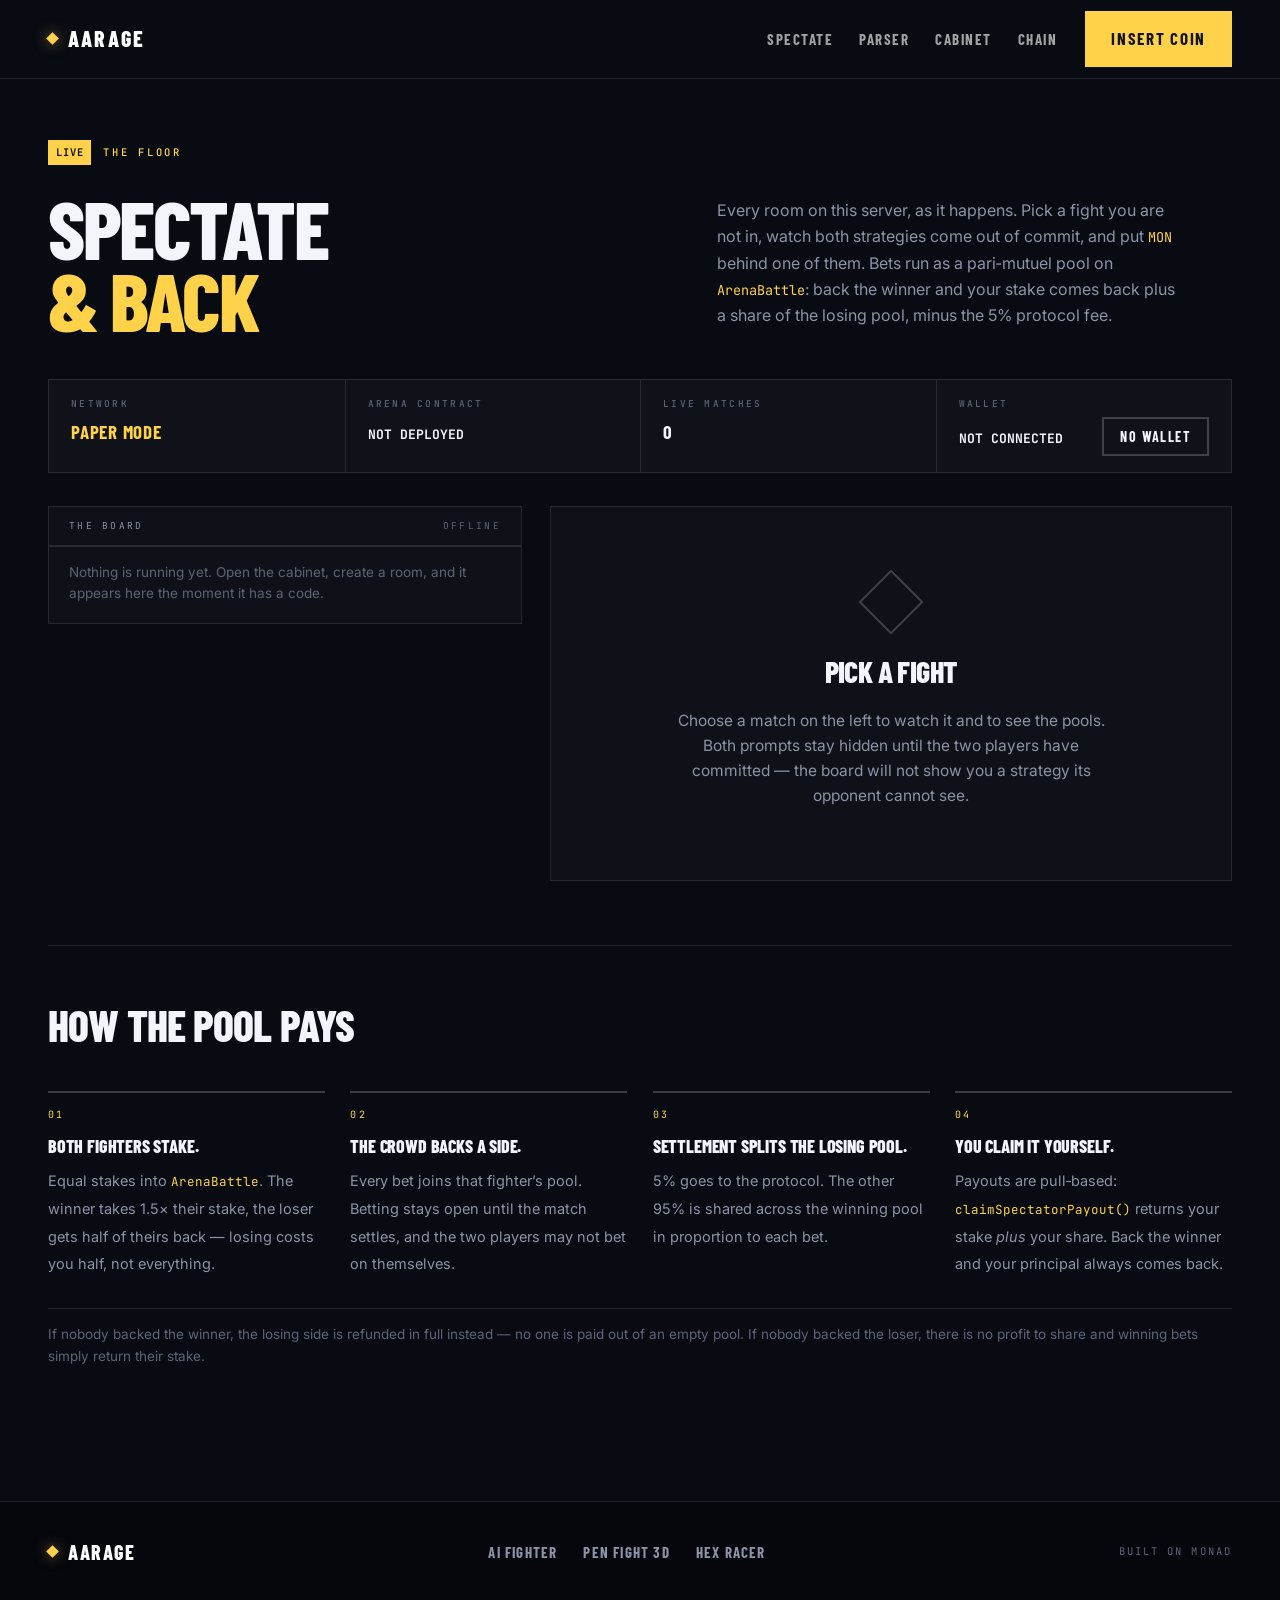
==== spectate.html @ e3c8b797 "feat: Aarage" ====
<!DOCTYPE html>
<html lang="en">
<head>
<meta charset="UTF-8" />
<meta name="viewport" content="width=device-width, initial-scale=1.0" />
<title>Spectate &mdash; AARAGE</title>
<meta name="description" content="Every AARAGE match happening right now. Watch a fight you are not in, and back a fighter on Monad." />
<meta name="theme-color" content="#05060a" />

<meta property="og:title" content="AARAGE — Spectate" />
<meta property="og:description" content="Watch every live match. Back a fighter on Monad." />
<meta property="og:type" content="website" />

<link rel="icon" href="assets/favicon.svg" type="image/svg+xml" />

<link rel="preconnect" href="https://fonts.googleapis.com" />
<link rel="preconnect" href="https://fonts.gstatic.com" crossorigin />
<link href="https://fonts.googleapis.com/css2?family=Archivo+Black&family=Barlow+Condensed:wght@600;700;800&family=Inter:wght@400;500;600;700&family=JetBrains+Mono:wght@400;500;700&display=swap" rel="stylesheet" />

<!-- site.css carries the band tokens (--fg, --hair, --accent...) that every
     component below reads. spectate.css only adds what is new to this page. -->
<link rel="stylesheet" href="site.css?v=5" />
<link rel="stylesheet" href="spectate.css?v=5" />
</head>
<body class="spec-body">

<div class="grain" aria-hidden="true"></div>
<div class="scanlines" aria-hidden="true"></div>

<header class="nav stuck" id="nav">
  <a class="brand" href="index.html" aria-label="AARAGE - home">
    <span class="brand-mark" aria-hidden="true"></span>
    <span class="brand-name">AARAGE</span>
  </a>

  <nav class="nav-links" aria-label="Sections">
    <a href="index.html#spectate">Spectate</a>
    <a href="index.html#parser">Parser</a>
    <a href="index.html#cabinet">Cabinet</a>
    <a href="index.html#chain">Chain</a>
  </nav>

  <a class="btn btn-gold nav-cta" href="play.html">Insert coin</a>
</header>

<main class="band band-dark spec-main" id="top">
  <div class="wrap">

    <!-- ============ HEAD ============ -->
    <header class="sec-head spec-head">
      <div class="eyebrow"><i>Live</i> The floor</div>
      <h2>SPECTATE<br /><em>&amp; BACK</em></h2>
      <p class="sec-note">
        Every room on this server, as it happens. Pick a fight you are not in,
        watch both strategies come out of commit, and put <code>MON</code>
        behind one of them.
        Bets run as a pari&#8209;mutuel pool on <code>ArenaBattle</code>:
        back the winner and your stake comes back plus a share of the losing
        pool, minus the 5% protocol fee.
      </p>
    </header>

    <!-- The one bar that says what mode this page is really in. It is the
         first thing a judge should be able to read: live on Monad, or paper. -->
    <div class="spec-status panel" id="spec-status">
      <div class="ss-cell">
        <dt>Network</dt>
        <dd id="ss-net">CHECKING&hellip;</dd>
      </div>
      <div class="ss-cell">
        <dt>Arena contract</dt>
        <dd><code id="ss-arena">&mdash;</code></dd>
      </div>
      <div class="ss-cell">
        <dt>Live matches</dt>
        <dd><b id="ss-count">0</b></dd>
      </div>
      <div class="ss-cell ss-wallet">
        <dt>Wallet</dt>
        <dd><code id="ss-wallet">NOT CONNECTED</code></dd>
        <button class="btn btn-sm btn-ghost" id="btn-connect">CONNECT</button>
      </div>
    </div>

    <!-- ============ THE FLOOR ============ -->
    <div class="spec-grid">

      <!-- ---- left: every match on the board ---- -->
      <section class="spec-list panel" aria-label="Live matches">
        <div class="panel-bar">
          <span>The board</span>
          <span id="board-tick">&mdash;</span>
        </div>
        <div id="match-list" class="ml"></div>
        <p class="cap" id="board-empty">
          Nothing is running yet. Open <a href="play.html">the cabinet</a>,
          create a room, and it appears here the moment it has a code.
        </p>
      </section>

      <!-- ---- right: the one you picked ---- -->
      <section class="spec-detail" aria-label="Selected match" id="detail">
        <div class="panel spec-empty" id="detail-empty">
          <div class="se-mark" aria-hidden="true"></div>
          <h3>PICK A FIGHT</h3>
          <p>Choose a match on the left to watch it and to see the pools.
             Both prompts stay hidden until the two players have committed
             &mdash; the board will not show you a strategy its opponent
             cannot see.</p>
        </div>

        <div class="panel detail-card hidden" id="detail-card">
          <div class="panel-bar">
            <span>Room <b id="d-code">&mdash;&mdash;&mdash;&mdash;</b></span>
            <span id="d-status">&mdash;</span>
          </div>

          <!-- the two fighters -->
          <div class="d-fighters">
            <article class="d-fighter p1" id="d-f1">
              <header><span class="d-tag">Player 1</span><b class="d-arch">&mdash;</b></header>
              <div class="d-bars"></div>
              <q class="d-prompt"></q>
              <code class="d-addr">&mdash;</code>
            </article>

            <div class="d-vs"><span>VS</span></div>

            <article class="d-fighter p2" id="d-f2">
              <header><span class="d-tag">Player 2</span><b class="d-arch">&mdash;</b></header>
              <div class="d-bars"></div>
              <q class="d-prompt"></q>
              <code class="d-addr">&mdash;</code>
            </article>
          </div>

          <!-- the pool -->
          <div class="d-pool">
            <div class="dp-head">
              <span>Spectator pool</span>
              <b id="dp-total">0 MON</b>
            </div>
            <div class="dp-bar" id="dp-bar">
              <i class="dp-p1" style="width:50%"></i><i class="dp-p2" style="width:50%"></i>
            </div>
            <div class="dp-legend">
              <span class="l1"><b id="dp-1">0</b> MON &middot; <i id="dp-1x">1.00x</i></span>
              <span class="l2"><i id="dp-2x">1.00x</i> &middot; <b id="dp-2">0</b> MON</span>
            </div>
          </div>

          <!-- the bet -->
          <form class="d-bet" id="d-bet" autocomplete="off">
            <div class="db-sides" role="group" aria-label="Which fighter to back">
              <button type="button" class="db-side on" data-side="p1">
                <span>Back</span><b id="db-name1">PLAYER 1</b>
              </button>
              <button type="button" class="db-side" data-side="p2">
                <span>Back</span><b id="db-name2">PLAYER 2</b>
              </button>
            </div>

            <div class="db-amount">
              <label for="bet-amt">Amount</label>
              <div class="db-in">
                <input id="bet-amt" type="text" inputmode="decimal" value="0.05" spellcheck="false" />
                <span>MON</span>
              </div>
              <div class="db-chips">
                <button type="button" data-amt="0.01">0.01</button>
                <button type="button" data-amt="0.05">0.05</button>
                <button type="button" data-amt="0.1">0.1</button>
                <button type="button" data-amt="0.5">0.5</button>
              </div>
            </div>

            <!-- The quote is the contract's own formula, run on the pools as
                 they stand this second. It moves as the amount is typed
                 because the bet dilutes the pool it joins. -->
            <dl class="db-quote" id="db-quote">
              <div><dt>If they win</dt><dd><b id="q-payout">&mdash;</b> MON</dd></div>
              <div><dt>Profit</dt><dd><b id="q-profit">&mdash;</b> MON</dd></div>
              <div><dt>Return</dt><dd><b id="q-mult">&mdash;</b></dd></div>
            </dl>

            <button class="btn btn-gold btn-lg db-go" id="btn-bet" type="submit">PLACE BET</button>
            <p class="db-note" id="db-note"></p>
          </form>

          <!-- your position, and the claim once it settles -->
          <div class="d-mine hidden" id="d-mine">
            <div class="dm-row"><span>Your position</span><b id="dm-pos">&mdash;</b></div>
            <div class="dm-row" id="dm-owed-row"><span>Owed</span><b id="dm-owed">&mdash;</b></div>
            <button class="btn btn-gold db-go hidden" id="btn-claim" type="button">CLAIM PAYOUT</button>
          </div>

          <!-- live room events, straight off the relay -->
          <div class="d-feed">
            <div class="panel-bar"><span>Room feed</span><span id="d-crowd">&mdash;</span></div>
            <div id="feed-log" class="fl"></div>
          </div>
        </div>
      </section>
    </div>

    <!-- ============ HOW THE POOL PAYS ============ -->
    <section class="spec-rules" aria-label="How the pool pays">
      <h3>HOW THE POOL PAYS</h3>
      <ol class="sr-steps">
        <li>
          <b>Both fighters stake.</b>
          <span>Equal stakes into <code>ArenaBattle</code>. The winner takes
            1.5&times; their stake, the loser gets half of theirs back &mdash;
            losing costs you half, not everything.</span>
        </li>
        <li>
          <b>The crowd backs a side.</b>
          <span>Every bet joins that fighter&rsquo;s pool. Betting stays open
            until the match settles, and the two players may not bet on
            themselves.</span>
        </li>
        <li>
          <b>Settlement splits the losing pool.</b>
          <span>5% goes to the protocol. The other 95% is shared across the
            winning pool in proportion to each bet.</span>
        </li>
        <li>
          <b>You claim it yourself.</b>
          <span>Payouts are pull&#8209;based: <code>claimSpectatorPayout()</code>
            returns your stake <em>plus</em> your share. Back the winner and
            your principal always comes back.</span>
        </li>
      </ol>
      <p class="cap">
        If nobody backed the winner, the losing side is refunded in full
        instead &mdash; no one is paid out of an empty pool. If nobody backed
        the loser, there is no profit to share and winning bets simply return
        their stake.
      </p>
    </section>

  </div>
</main>

<footer class="foot">
  <div class="wrap foot-grid">
    <div class="foot-brand"><span class="brand-mark" aria-hidden="true"></span> AARAGE</div>
    <nav class="foot-links" aria-label="Games">
      <a href="play.html?mode=fighter">AI Fighter</a>
      <a href="play.html?mode=pen">Pen Fight 3D</a>
      <a href="play.html?mode=hexgl">Hex Racer</a>
    </nav>
    <div class="foot-note">Built on Monad</div>
  </div>
</footer>

<!-- ethers first: betting.js reads ArenaBattle through it, and blockchain.js
     wants it the moment a wallet is connected. -->
<script src="js/vendor/ethers.umd.min.js?v=5"></script>
<script src="js/utils.js?v=5"></script>
<script src="js/config.js?v=5"></script>
<script src="js/prompt-parser.js?v=5"></script>
<script src="js/blockchain.js?v=5"></script>
<script src="js/jev.js?v=17"></script>
<script src="js/betting.js?v=5"></script>
<script src="js/spectate.js?v=5"></script>
</body>
</html>
---- site.css ----
/* ==================================================================
   AARAGE - landing page

   Two type systems on one page, on purpose:

     the hero   Archivo Black wordmark over the courtyard clip. Untouched.
     everything Barlow Condensed 800, uppercase, tight negative tracking,
     below      set against full-width bands that alternate light and dark.

   The bands are the whole structure. Each one declares its own colour
   tokens (--fg, --muted, --hair, --surface, --accent) and every component
   below reads those rather than a fixed colour, so the same roster tile or
   table works on either ground. That is the only way an alternating page
   stays maintainable - otherwise every component needs a light variant and
   a dark variant and they drift.
   ================================================================== */

:root {
  /* ---- brand constants: fixed regardless of band ---- */
  --ink:   #05060a;
  --gold:  #ffd24a;
  --goldd: #8a6b0f;
  --p1:    #ff3b6b;
  --p2:    #40dcff;
  --good:  #49e07a;

  /* ---- type ---- */
  --disp: "Archivo Black", "Arial Black", Impact, system-ui, sans-serif;
  --cond: "Barlow Condensed", "Arial Narrow", Impact, sans-serif;
  --body: Inter, system-ui, -apple-system, "Segoe UI", Roboto, Arial, sans-serif;
  --mono: "JetBrains Mono", Consolas, "SF Mono", Menlo, "Courier New", monospace;

  /* ---- rhythm ---- */
  --gut:  clamp(20px, 4vw, 48px);
  --sec:  clamp(72px, 9vw, 116px);
}

* { box-sizing: border-box; }

html { scroll-behavior: smooth; scroll-padding-top: 84px; }

body {
  margin: 0;
  background: var(--ink);
  color: #eef1f7;
  font-family: var(--body);
  font-size: 17px;
  line-height: 1.62;
  -webkit-font-smoothing: antialiased;
  text-rendering: optimizeLegibility;
  overflow-x: hidden;
}

::selection { background: var(--gold); color: #000; }

a { color: inherit; text-decoration: none; }

.wrap { width: min(1280px, 100% - (var(--gut) * 2)); margin-inline: auto; }

.sr-only {
  position: absolute; width: 1px; height: 1px;
  margin: -1px; padding: 0; overflow: hidden;
  clip-path: inset(50%); white-space: nowrap;
}

/* One visible ring for the whole site, so keyboard travel is never guesswork. */
:focus-visible {
  outline: 2px solid var(--gold);
  outline-offset: 3px;
  border-radius: 1px;
}

.skip {
  position: fixed; top: 10px; left: 10px; z-index: 100;
  transform: translateY(-160%);
  background: var(--gold); color: #100c00;
  font-family: var(--mono); font-size: 12px; font-weight: 700;
  padding: 10px 16px;
  transition: transform .18s ease;
}
.skip:focus { transform: none; }

/* ------------------------------------------------------------------
   Bands - the page is a stack of these
------------------------------------------------------------------- */

.band {
  position: relative;
  z-index: 4;
  padding: var(--sec) 0;
  background: var(--bg);
  color: var(--fg);
}

/* Opaque on purpose: these paint straight over the fixed courtyard clip,
   which is what lets the page go light without the video showing through. */
.band-light {
  --bg:      #f3f4f6;
  --fg:      #14151a;
  --muted:   #4c4f5a;
  --faint:   #767b88;
  --hair:    rgba(20, 21, 26, 0.13);
  --hair2:   rgba(20, 21, 26, 0.26);
  --surface: #ffffff;
  /* Full-brightness gold is unreadable as text on a light ground. The dark
     amber carries the same hue at a usable contrast; the bright one stays
     for fills, which take dark ink on top. */
  --accent:      #7d6009;
  --accent-fill: var(--gold);
  --accent-ink:  #14151a;
  /* Same problem the gold has, and the same answer. The three brand colours
     are tuned for an near-black ground and collapse on a white one: on the
     panel surface --p2 measures 1.63:1 and --good 1.72:1, which is not dim,
     it is invisible. These carry the same hues past 5:1. Fills and bars keep
     the bright originals - it is only ever TEXT that needs this. */
  --p1-ink:   #d81b4f;
  --p2-ink:   #0b6f90;
  --good-ink: #157a3a;
}
.band-light.alt { --bg: #e8e9ee; --surface: #ffffff; }

.band-dark {
  --bg:      #080b12;
  --fg:      #f2f5fa;
  --muted:   #8b93a7;
  --faint:   #5b6478;
  --hair:    rgba(255, 255, 255, 0.10);
  --hair2:   rgba(255, 255, 255, 0.20);
  --surface: rgba(255, 255, 255, 0.028);
  --accent:      var(--gold);
  --accent-fill: var(--gold);
  --accent-ink:  #14151a;
  --p1-ink:   var(--p1);
  --p2-ink:   var(--p2);
  --good-ink: var(--good);
}

/* A hairline seam at the top of every band. On a light-to-dark boundary the
   colour change already draws the line, so it only has to show up where two
   bands of the same family meet. */
.band + .band::before {
  content: ''; position: absolute; top: 0; left: 0; right: 0; height: 1px;
  background: var(--hair);
}

/* ------------------------------------------------------------------
   Fixed backdrop - only ever seen through the hero
------------------------------------------------------------------- */

.backdrop { position: fixed; inset: 0; z-index: 0; overflow: hidden; }

.bd-scene {
  position: absolute; inset: 0;
  width: 100%; height: 100%;
  object-fit: cover;
  /* The plate is already dark; this keeps it from ever competing with type. */
  filter: saturate(1.1) contrast(1.06);
  /* A very slow push in. It reads as a held camera rather than a still. */
  animation: sceneDrift 42s ease-in-out infinite alternate;
}
@keyframes sceneDrift {
  from { transform: scale(1.02) translate3d(0, 0, 0); }
  to   { transform: scale(1.12) translate3d(-1.2%, -0.8%, 0); }
}

/* Two scrims, not one. The vertical pass seats the top and bottom so the nav
   has something to sit on; the horizontal pass darkens the left, which is
   where the wordmark and the button live. */
.bd-scrim {
  position: absolute; inset: 0;
  background:
    linear-gradient(to right,
      rgba(5,6,10,0.96) 0%, rgba(5,6,10,0.88) 32%,
      rgba(5,6,10,0.34) 62%, rgba(5,6,10,0.18) 100%),
    linear-gradient(to bottom,
      rgba(5,6,10,0.92) 0%, rgba(5,6,10,0.25) 22%,
      rgba(5,6,10,0.25) 68%, rgba(5,6,10,0.97) 100%);
}

/* Darkness pooled under the character - see the note in index.html. */
.bd-pool {
  position: absolute; inset: 0;
  background: radial-gradient(ellipse 38% 74% at 80% 60%,
    rgba(5,6,10,0.82) 0%, rgba(5,6,10,0.40) 48%, rgba(5,6,10,0) 76%);
}

/* Corner falloff. Cheap, and it stops the frame edges looking cropped. */
.bd-vignette {
  position: absolute; inset: 0;
  background: radial-gradient(ellipse 90% 80% at 50% 45%,
    rgba(0,0,0,0) 42%, rgba(0,0,0,0.55) 100%);
}

/* ------------------------------------------------------------------
   The character
------------------------------------------------------------------- */

#hero-girl {
  position: fixed;
  right: max(-2vw, -40px);
  bottom: 0;
  height: 100vh;
  width: auto;
  z-index: 1;
  pointer-events: none;
  /* Her plate is pure black, so screen drops the background out with no
     keying, no alpha channel and no cut-out edges. */
  mix-blend-mode: screen;
  /* screen only drops a *pure* black plate. Crushing the near-blacks first
     stops her frame edge showing up as a lifted rectangle, and the mask
     feathers the one edge that lands inside the viewport. */
  filter: contrast(1.18) brightness(1.04);
  -webkit-mask-image: linear-gradient(to right, transparent 0, #000 15%);
  mask-image: linear-gradient(to right, transparent 0, #000 15%);
  opacity: 0;
  transition: opacity 1.2s ease;
  /* Follows the pointer a few pixels. JS writes --par; default is centred. */
  transform: translate3d(calc(var(--par-x, 0) * -14px), 0, 0);
}
#hero-girl.in { opacity: 1; }
/* The bands below are opaque and cover her anyway; this just stops her edge
   flickering at the seam on the way past. */
#hero-girl.out { opacity: 0; }

/* ------------------------------------------------------------------
   Overlays
------------------------------------------------------------------- */

/* Both are hero furniture. They sit under .band (z-index 4), so they stop
   at the bottom of the first screen instead of laying a CRT effect over a
   light page, which would just look like dirt. */
.scanlines {
  position: fixed; inset: 0; z-index: 3; pointer-events: none;
  background: repeating-linear-gradient(to bottom,
    rgba(0,0,0,0.20) 0 1px, rgba(0,0,0,0) 1px 3px);
  opacity: 0.4;
  mix-blend-mode: multiply;
}

.grain {
  position: fixed; inset: -50%; z-index: 2; pointer-events: none;
  opacity: 0.03;
  background-image: url("data:image/svg+xml;utf8,\
<svg xmlns='http://www.w3.org/2000/svg' width='160' height='160'>\
<filter id='n'><feTurbulence type='fractalNoise' baseFrequency='0.85' numOctaves='3'/></filter>\
<rect width='160' height='160' filter='url(%23n)'/></svg>");
  animation: grainShift 1.1s steps(3) infinite;
}
@keyframes grainShift {
  0%   { transform: translate(0, 0); }
  33%  { transform: translate(-3%, 2%); }
  66%  { transform: translate(2%, -3%); }
  100% { transform: translate(0, 0); }
}

.progress {
  position: fixed; top: 0; left: 0; right: 0; height: 2px; z-index: 60;
  background: rgba(127,127,127,0.18);
  pointer-events: none;
}
.progress i {
  display: block; height: 100%; width: 0%;
  background: var(--gold);
}

/* ------------------------------------------------------------------
   Nav
------------------------------------------------------------------- */

.nav {
  position: fixed; top: 0; left: 0; right: 0; z-index: 50;
  display: flex; align-items: center; gap: 28px;
  padding: 18px var(--gut);
  border-bottom: 1px solid transparent;
  transition: background .3s, border-color .3s, padding .3s;
}
/* Solid, not translucent: below the hero it has to sit over light bands as
   well as dark ones, and a blurred panel over white reads as a smear. */
.nav.stuck {
  background: #080b12;
  border-bottom-color: rgba(255,255,255,0.10);
  padding-top: 11px; padding-bottom: 11px;
}

.brand {
  display: flex; align-items: center; gap: 11px;
  font-family: var(--cond); font-weight: 800;
  letter-spacing: 0.10em; font-size: 22px; text-transform: uppercase;
  color: #fff;
  margin-right: auto;
}
.brand-mark {
  width: 9px; height: 9px;
  background: var(--gold);
  transform: rotate(45deg);
  box-shadow: 0 0 14px rgba(255,210,74,0.55);
  flex: none;
}

.nav-links { display: flex; gap: 26px; }
.nav-links a {
  font-family: var(--cond); font-weight: 700; font-size: 15px;
  letter-spacing: 0.10em; text-transform: uppercase;
  color: rgba(255,255,255,0.62);
  padding: 4px 0; position: relative;
  transition: color .16s;
}
.nav-links a::after {
  content: ''; position: absolute; left: 0; right: 100%; bottom: 0; height: 2px;
  background: var(--gold); transition: right .24s ease;
}
.nav-links a:hover, .nav-links a.on { color: #fff; }
.nav-links a:hover::after, .nav-links a.on::after { right: 0; }

/* ---- mobile drawer ---- */

/* `display: flex` beats the UA stylesheet's `[hidden] { display: none }` on
   specificity, so without this rule the closed drawer stays laid out: a
   fixed, full-viewport, fully transparent sheet at z-index 45 sitting over
   the whole page and swallowing every click on every link below the nav.
   The drawer is only ever visible under 760px, but it was intercepting at
   every width. JS toggles the attribute, so the attribute has to win. */
.nav-menu[hidden] { display: none; }

.nav-burger {
  display: none;
  width: 42px; height: 42px;
  background: none; border: 1px solid rgba(255,255,255,0.28);
  cursor: pointer;
  position: relative;
}
.nav-burger i {
  position: absolute; left: 11px; right: 11px; height: 2px;
  background: #fff;
  transition: transform .22s ease, opacity .22s ease;
}
.nav-burger i:nth-child(1) { top: 15px; }
.nav-burger i:nth-child(2) { bottom: 15px; }
.nav-burger[aria-expanded="true"] i:nth-child(1) { transform: translateY(5px) rotate(45deg); }
.nav-burger[aria-expanded="true"] i:nth-child(2) { transform: translateY(-6px) rotate(-45deg); }

.nav-menu {
  position: fixed; inset: 0; z-index: 45;
  display: flex; flex-direction: column;
  align-items: center; justify-content: center; gap: 2px;
  background: #080b12;
  opacity: 0; transition: opacity .22s ease;
}
.nav-menu.open { opacity: 1; }
.nav-menu a:not(.btn) {
  font-family: var(--cond); font-weight: 800; text-transform: uppercase;
  font-size: clamp(34px, 11vw, 52px);
  letter-spacing: -0.02em; line-height: 1.15;
  color: #fff;
  padding: 6px 20px;
}
.nav-menu .btn { margin-top: 28px; }

/* ------------------------------------------------------------------
   Buttons
------------------------------------------------------------------- */

.btn {
  display: inline-block;
  font-family: var(--cond); font-size: 17px; font-weight: 700;
  letter-spacing: 0.10em; text-transform: uppercase;
  padding: 12px 24px; cursor: pointer;
  border: 2px solid transparent;
  transition: transform .12s, background .2s, color .2s, border-color .2s;
}
.btn-lg { font-size: 20px; padding: 15px 34px; }
.btn-sm { font-size: 14px; padding: 9px 16px; }

.btn-gold {
  background: var(--gold); color: #14151a;
}
.btn-gold:hover { background: #ffdf7d; transform: translateY(-2px); }
.btn-gold:active { transform: translateY(1px); }

/* Reads off the band it lands in, so one class works on white and on black. */
.btn-ghost {
  border-color: var(--hair2, rgba(255,255,255,0.2));
  color: var(--fg, #fff);
  background: transparent;
}
.btn-ghost:hover { border-color: var(--accent); color: var(--accent); transform: translateY(-2px); }

/* ------------------------------------------------------------------
   Section furniture
------------------------------------------------------------------- */

main { position: relative; z-index: 4; }

/* Their split: a tiny numbered label across the top, the headline filling
   the left column, and the caveat in a narrow column to its right, bottom
   aligned so the two blocks end together. */
.sec-head {
  display: grid;
  grid-template-columns: minmax(0, 1.08fr) minmax(0, 0.92fr);
  column-gap: clamp(28px, 5vw, 80px);
  margin-bottom: clamp(42px, 5.5vw, 74px);
}

.eyebrow {
  grid-column: 1 / -1;
  display: inline-flex; align-items: center; gap: 12px;
  margin-bottom: clamp(18px, 2vw, 28px);
  font-family: var(--mono); font-size: 10.5px; font-weight: 500;
  letter-spacing: 0.26em; text-transform: uppercase;
  color: var(--accent);
}
.eyebrow i {
  font-style: normal; font-weight: 700;
  background: var(--accent-fill); color: var(--accent-ink);
  padding: 4px 8px; letter-spacing: 0.08em;
}

.sec-head h2 {
  grid-column: 1;
  margin: 0;
  font-family: var(--cond); font-weight: 800; text-transform: uppercase;
  font-size: clamp(40px, 6.4vw, 94px);
  line-height: 0.88; letter-spacing: -0.03em;
}

.sec-note {
  grid-column: 2; align-self: end;
  margin: 0 0 6px;
  font-size: 16px; line-height: 1.65; color: var(--muted);
  max-width: 46ch;
}
.sec-note code { font-family: var(--mono); font-size: 13.5px; color: var(--accent); }

.cap {
  margin: 0; padding: 15px 20px 18px;
  border-top: 1px solid var(--hair);
  font-size: 13.5px; line-height: 1.6; color: var(--faint);
}

/* Reveal on scroll - the page is meant to be read a beat at a time. */
.reveal {
  opacity: 0; transform: translateY(22px);
  transition: opacity .7s cubic-bezier(.16,.9,.3,1), transform .7s cubic-bezier(.16,.9,.3,1);
}
.reveal.in { opacity: 1; transform: none; }

/* ---- the shared panel chassis ----
   Flat rectangles with a hairline. No notches, no offset shadows: on a light
   band those read as clip-art, and the whole point of the alternation is that
   the same component works on both grounds. */
.panel {
  position: relative;
  background: var(--surface);
  border: 1px solid var(--hair);
}
.panel-bar {
  display: flex; align-items: center; justify-content: space-between;
  gap: 16px;
  padding: 11px 20px;
  border-bottom: 1px solid var(--hair);
  font-family: var(--mono); font-size: 9.5px;
  letter-spacing: 0.24em; text-transform: uppercase; color: var(--faint);
}
.panel-bar span:first-child { color: var(--muted); }

/* ------------------------------------------------------------------
   Hero - unchanged
------------------------------------------------------------------- */

/* Four rows: two flexible spacers hold the name optically centred, and the
   spec plate is pinned to the last row along the bottom edge. */
.hero {
  position: relative;
  z-index: 4;
  min-height: 100vh;
  min-height: 100svh;
  display: grid;
  grid-template-rows: 1fr auto 1fr auto;
  padding: 112px var(--gut) 0;
  color: #eef1f7;
}

.hero-inner { grid-row: 2; width: min(1280px, 100%); margin-inline: auto; }

/* Still used by the receipt's status dot in section 05. */
@keyframes dotPulse { 0%,100% { opacity: 1 } 50% { opacity: 0.3 } }

.wordmark {
  margin: 0;
  font-family: var(--disp); font-weight: 400;
  font-size: clamp(62px, 12.5vw, 194px);
  line-height: 0.84;
  letter-spacing: -0.045em;
  color: #fff;
  /* Offsets in em so the chromatic split holds its proportion from a phone
     to a 4K display instead of collapsing into the glyph. */
  text-shadow: 0.028em 0.03em 0 var(--p1), 0.056em 0.06em 0 var(--p2);
  /* Drifts with the pointer. JS writes --par-x / --par-y. */
  transform: translate3d(calc(var(--par-x, 0) * 10px), calc(var(--par-y, 0) * 8px), 0);
  transition: transform .5s cubic-bezier(.16,.9,.3,1);
}

/* Each letter drops in on its own beat. The title is the first thing on the
   screen, so it gets to be the opening shot. */
.wordmark span[aria-hidden] {
  display: inline-block;
  opacity: 0;
  transform: translateY(0.28em);
  animation: markIn 1s cubic-bezier(.16,.9,.3,1) forwards;
}
.wordmark span:nth-child(1) { animation-delay: .12s; }
.wordmark span:nth-child(2) { animation-delay: .19s; }
.wordmark span:nth-child(3) { animation-delay: .26s; }
.wordmark span:nth-child(4) { animation-delay: .33s; }
.wordmark span:nth-child(5) { animation-delay: .40s; }
.wordmark span:nth-child(6) { animation-delay: .47s; }
@keyframes markIn { to { opacity: 1; transform: none; } }

.hero-cta { display: flex; flex-wrap: wrap; gap: 12px; margin-top: 38px; }

/* Bolted to the bottom of the viewport, like the spec plate on the front of
   a real cabinet. */
.hero-spec {
  grid-row: 4;
  width: min(1280px, 100%);
  margin: 0 auto;
  display: grid; grid-template-columns: repeat(4, 1fr);
  border-top: 1px solid rgba(255,255,255,0.22);
  padding-block: 20px 34px;
  gap: 0;
}
.hero-spec div {
  padding-right: 20px;
  border-left: 1px solid rgba(255,255,255,0.12);
  padding-left: 18px;
}
.hero-spec div:first-child { border-left: 0; padding-left: 0; }
.hero-spec dt {
  font-family: var(--mono); font-size: 9.5px; letter-spacing: 0.22em;
  text-transform: uppercase; color: #6f7788; margin-bottom: 6px;
}
.hero-spec dd {
  margin: 0;
  font-family: var(--cond); font-weight: 800;
  font-size: clamp(30px, 3.6vw, 46px);
  letter-spacing: -0.02em; line-height: 1;
}
.hero-spec dd i {
  font-style: normal; font-family: var(--mono); font-size: 13px;
  font-weight: 400; color: #6f7788; margin-left: 2px;
}

/* ------------------------------------------------------------------
   Roster marquee - the strip that seals the hero
------------------------------------------------------------------- */

.marquee {
  position: relative; z-index: 4;
  overflow: hidden;
  background: var(--gold);
  color: #14151a;
  padding: 11px 0;
}
.marquee-run {
  display: flex; width: max-content;
  animation: marqueeRun 42s linear infinite;
}
.marquee-run > span {
  display: flex; align-items: center; gap: 18px;
  padding-right: 18px;
  font-family: var(--cond); font-weight: 800; text-transform: uppercase;
  font-size: clamp(17px, 1.9vw, 24px);
  letter-spacing: 0.01em;
  white-space: nowrap;
}
.marquee-run > span em { font-style: normal; }
.marquee-run b {
  width: 6px; height: 6px; background: #14151a;
  transform: rotate(45deg); flex: none;
}
@keyframes marqueeRun {
  from { transform: translate3d(0, 0, 0); }
  to   { transform: translate3d(-50%, 0, 0); }
}

/* ------------------------------------------------------------------
   Spectate - the live floor, above 01

   Two panels that carry opposite kinds of information, so they are built
   opposite ways: the left one is a list of rows because its content changes
   every few seconds and a reader is scanning it, and the right one is a
   definition list because its content never changes at all - it is the
   contract, written out.

   Everything reads the band tokens, so this band works if it is ever moved
   onto a light ground.
------------------------------------------------------------------- */

.spectate-band {
  display: grid;
  grid-template-columns: minmax(0, 1.1fr) minmax(0, 0.9fr);
  gap: clamp(16px, 2vw, 26px);
  align-items: start;
}

/* ---- left: the board ---- */

.sb-list:empty { display: none; }

.sb-row {
  display: grid;
  grid-template-columns: auto minmax(0, 1fr) auto;
  align-items: center; gap: clamp(12px, 2vw, 22px);
  padding: 16px 22px;
  border-bottom: 1px solid var(--hair);
  transition: background .14s linear;
}
.sb-row:hover { background: rgba(127,127,127,0.06); }

.sb-code {
  font-family: var(--mono); font-size: 15px; font-weight: 700;
  letter-spacing: 0.22em; color: var(--fg);
}

.sb-vs {
  display: flex; align-items: baseline; gap: 9px; min-width: 0;
  font-family: var(--cond); font-weight: 800; text-transform: uppercase;
  font-size: clamp(16px, 1.5vw, 20px); line-height: 1.05; letter-spacing: -0.01em;
}
.sb-vs em {
  font-style: normal; min-width: 0;
  overflow: hidden; text-overflow: ellipsis; white-space: nowrap;
}
.sb-1 { color: var(--p1-ink); }
.sb-2 { color: var(--p2-ink); }
.sb-vs s {
  text-decoration: none; color: var(--faint);
  font-family: var(--mono); font-size: 10px; letter-spacing: 0.2em;
}

.sb-meta {
  display: flex; flex-direction: column; align-items: flex-end; gap: 3px;
  font-family: var(--mono); font-size: 9.5px; letter-spacing: 0.2em;
  text-transform: uppercase; color: var(--faint);
  text-align: right;
}
.sb-meta i { font-style: normal; }

/* Status is the only colour in a row, because status is the only thing a
   scanning eye is sorting on. */
.sb-row.s-live .sb-state  { color: var(--p1-ink); }
.sb-row.s-ready .sb-state { color: var(--accent); }
.sb-row.s-done .sb-state  { color: var(--good-ink); }

.sb-empty {
  margin: 0; padding: 26px 22px 28px;
  font-size: 15px; line-height: 1.6; color: var(--muted);
}
.sb-empty a { color: var(--accent); border-bottom: 1px solid currentColor; }
.sb-empty.hidden { display: none; }

/* ---- right: what a bet pays ---- */

.sb-rules { display: flex; flex-direction: column; }

.sb-math { margin: 0; padding: 4px 0 0; flex: 1; }
.sb-math > div { padding: 17px 22px; border-top: 1px solid var(--hair); }
.sb-math > div:first-child { border-top: 0; }
.sb-math dt {
  margin-bottom: 6px;
  font-family: var(--cond); font-weight: 800; text-transform: uppercase;
  font-size: 17px; letter-spacing: 0.01em; color: var(--fg);
}
.sb-math dd { margin: 0; font-size: 14.5px; line-height: 1.6; color: var(--muted); }
.sb-math dd b { color: var(--accent); font-weight: 700; }

.sb-cta { margin: 6px 22px 22px; text-align: center; }

@media (max-width: 960px) {
  .spectate-band { grid-template-columns: minmax(0, 1fr); }
}

@media (max-width: 620px) {
  /* The code and the matchup stop fitting on one line long before the meta
     column does, so the row becomes two: who is fighting, then where. */
  .sb-row { grid-template-columns: auto minmax(0, 1fr); row-gap: 8px; }
  .sb-meta {
    grid-column: 1 / -1; flex-direction: row; justify-content: space-between;
    align-items: baseline; width: 100%;
  }
}

/* ------------------------------------------------------------------
   01 - the parser demo
------------------------------------------------------------------- */

.pd {
  display: grid;
  grid-template-columns: minmax(0, 1fr) minmax(0, 1.04fr);
  gap: 18px;
  align-items: stretch;
}

/* The two halves stay dark whatever band they land on - a lit readout on a
   white page is exactly the kind of module this layout wants, and the neon
   stat bars need a black ground to read at all. Overriding the tokens here
   re-themes every child without a single extra selector. */
.pd-in, .pd-out, .receipt {
  --fg:      #f2f5fa;
  --muted:   #8b93a7;
  --faint:   #5b6478;
  --hair:    rgba(255, 255, 255, 0.10);
  --hair2:   rgba(255, 255, 255, 0.20);
  --surface: #0a0e16;
  --accent:  var(--gold);
  background: #0a0e16;
  color: var(--fg);
  border-color: rgba(255,255,255,0.12);
}

.pd-in { display: flex; flex-direction: column; }

#pd-text {
  flex: 1;
  width: 100%;
  min-height: 150px;
  resize: vertical;
  background: transparent;
  border: 0;
  padding: 22px;
  color: var(--fg);
  font-family: var(--mono);
  font-size: 15px;
  line-height: 1.75;
  /* A caret you can see from across a room, since typing here is the point. */
  caret-color: var(--gold);
}
#pd-text:focus { outline: none; }
#pd-text::placeholder { color: #3c4457; }
/* The focus ring goes on the panel, not the textarea: the textarea has no
   border of its own and a ring around bare text looks broken. */
.pd-in:focus-within { border-color: var(--gold); }

.pd-presets {
  display: flex; flex-wrap: wrap; gap: 6px;
  padding: 14px;
  border-top: 1px solid var(--hair);
}
.pd-presets button {
  font-family: var(--cond); font-weight: 700; font-size: 14px;
  letter-spacing: 0.06em; text-transform: uppercase;
  color: var(--muted);
  background: rgba(255,255,255,0.04);
  border: 1px solid var(--hair);
  padding: 6px 12px;
  cursor: pointer;
  transition: color .14s, border-color .14s, background .14s;
}
.pd-presets button:hover {
  color: #14151a; background: var(--gold); border-color: var(--gold);
}

.pd-out { display: flex; flex-direction: column; }

.pd-arch { padding: 22px 22px 4px; }
.pd-arch b {
  display: block;
  font-family: var(--cond); font-weight: 800; text-transform: uppercase;
  font-size: clamp(30px, 3.8vw, 48px);
  letter-spacing: -0.02em; line-height: 0.95;
  color: var(--gold);
}
.pd-arch span {
  display: block; margin-top: 8px;
  font-size: 14.5px; color: var(--muted);
}
/* A fighter the parser had to invent gets said so, rather than pretending
   the lexicon understood "banana pancakes". */
.pd-out.improv .pd-arch b { color: var(--p2); }

.pd-bars { padding: 18px 22px 6px; display: grid; gap: 11px; }
.pd-bar {
  display: grid;
  grid-template-columns: 42px minmax(0, 1fr) 34px;
  align-items: center; gap: 12px;
  font-family: var(--mono); font-size: 10px;
  letter-spacing: 0.18em; text-transform: uppercase; color: var(--faint);
}
.pd-bar i {
  font-style: normal;
  display: block; height: 9px;
  background: rgba(255,255,255,0.06);
  position: relative;
}
.pd-bar i::after {
  content: ''; position: absolute; inset: 0 auto 0 0;
  width: calc(var(--v, 0) * 1%);
  background: var(--c, var(--gold));
  transition: width .32s cubic-bezier(.16,.9,.3,1);
}
.pd-bar b {
  color: var(--fg); text-align: right;
  font-family: var(--cond); font-weight: 700; font-size: 16px; letter-spacing: 0;
}

.pd-hits {
  display: flex; flex-wrap: wrap; gap: 5px;
  padding: 10px 22px 18px;
  min-height: 30px;
}
.pd-hits span {
  font-family: var(--mono); font-size: 10px; letter-spacing: 0.08em;
  padding: 3px 7px;
  border: 1px solid rgba(255,255,255,0.10);
  color: var(--muted);
}
.pd-hits span.up   { color: var(--good); border-color: rgba(73,224,122,0.30); }
.pd-hits span.down { color: var(--p1);   border-color: rgba(255,59,107,0.30); }
.pd-hits span.comp { color: var(--gold); border-color: rgba(255,210,74,0.34); }

.pd-derived {
  margin: auto 0 0;
  display: grid; grid-template-columns: repeat(4, 1fr);
  border-top: 1px solid var(--hair);
}
.pd-derived div {
  padding: 14px 10px 16px;
  border-left: 1px solid var(--hair);
  text-align: center;
}
.pd-derived div:first-child { border-left: 0; }
.pd-derived dt {
  font-family: var(--mono); font-size: 9px; letter-spacing: 0.18em;
  text-transform: uppercase; color: var(--faint); margin-bottom: 7px;
}
.pd-derived dd {
  margin: 0; font-family: var(--mono); font-size: 10px; color: var(--faint);
}
.pd-derived dd b {
  display: block;
  font-family: var(--cond); font-weight: 800; font-size: 28px;
  letter-spacing: -0.01em; color: var(--fg); line-height: 1.05;
}
.pd-derived dd i { font-style: normal; letter-spacing: 0.1em; }

.pd-foot {
  margin: 22px 0 0;
  font-size: 15px; color: var(--muted); max-width: 78ch;
}
.pd-foot code { font-family: var(--mono); color: var(--accent); font-size: 13.5px; }

/* ------------------------------------------------------------------
   02 - the roster
------------------------------------------------------------------- */

.rost {
  display: grid;
  grid-template-columns: minmax(0, 1.45fr) minmax(0, 1fr);
  gap: 18px;
  align-items: start;
}

.rost-grid {
  list-style: none; margin: 0; padding: 0;
  display: grid; grid-template-columns: repeat(2, minmax(0, 1fr));
  gap: 6px;
}

/* A character-select tile: index, name, and the three bars, nothing else.
   Hard border, no radius, and a hover that snaps rather than eases - the
   select screen of a fighting game has no easing in it either. */
.rost-tile {
  position: relative;
  display: grid;
  grid-template-columns: auto minmax(0, 1fr);
  align-items: center; gap: 14px;
  width: 100%; text-align: left;
  padding: 14px 16px;
  background: var(--surface);
  border: 1px solid var(--hair);
  color: inherit; font: inherit;
  cursor: pointer;
  transition: border-color .1s linear, background .1s linear, transform .1s linear;
}
.rost-tile:hover { border-color: var(--hair2); background: rgba(255,255,255,0.05); }
.rost-tile[aria-pressed="true"] {
  border-color: var(--gold);
  background: rgba(255,210,74,0.07);
  transform: translateX(3px);
}
/* The selected tile grows a gold spine on its left edge. */
.rost-tile[aria-pressed="true"]::before {
  content: ''; position: absolute; left: -1px; top: -1px; bottom: -1px;
  width: 3px; background: var(--gold);
}
.rt-n {
  font-family: var(--mono); font-size: 10px; letter-spacing: 0.1em;
  color: var(--faint);
}
.rost-tile[aria-pressed="true"] .rt-n { color: var(--gold); }
.rt-name {
  font-family: var(--cond); font-weight: 800; text-transform: uppercase;
  font-size: 20px; letter-spacing: 0.005em;
  line-height: 1; margin-bottom: 8px;
  white-space: nowrap; overflow: hidden; text-overflow: ellipsis;
}
/* Three hairline bars stacked in miniature - a silhouette of the stat block
   you can read without looking at a number. */
.rt-bars { display: grid; gap: 2px; }
.rt-bars i {
  display: block; height: 3px; background: rgba(255,255,255,0.08);
  position: relative;
}
.rt-bars i::after {
  content: ''; position: absolute; inset: 0 auto 0 0;
  width: calc(var(--v, 0) * 1%); background: var(--c);
  opacity: 0.55; transition: opacity .1s linear;
}
.rost-tile:hover .rt-bars i::after,
.rost-tile[aria-pressed="true"] .rt-bars i::after { opacity: 1; }

/* ---- detail ---- */

.rost-detail { padding-bottom: 22px; position: sticky; top: 92px; }
.rost-detail h3 {
  margin: 22px 22px 0;
  font-family: var(--cond); font-weight: 800; text-transform: uppercase;
  font-size: clamp(32px, 4vw, 52px);
  letter-spacing: -0.025em; line-height: 0.92;
  color: var(--gold);
}
.rd-tag { margin: 10px 22px 0; color: var(--fg); font-size: 16px; }
.rd-row { margin: 20px 22px 0; }
.rd-row > span {
  display: block; margin-bottom: 6px;
  font-family: var(--mono); font-size: 9.5px; letter-spacing: 0.2em;
  text-transform: uppercase; color: var(--faint);
}
.rd-row code {
  font-family: var(--mono); font-size: 12.5px; color: var(--p2);
  display: block;
}
.rd-row q {
  display: block; color: var(--muted); font-size: 14.5px; line-height: 1.6;
  border-left: 1px solid var(--hair2); padding-left: 13px;
}
#rd-run { margin: 24px 22px 0; }

/* ------------------------------------------------------------------
   03 - the system
------------------------------------------------------------------- */

/* Deliberately uneven: a wide table, a tall diagram beside it, then two
   full-bleed bands. Four equal boxes would read as filler. */
.sys {
  display: grid;
  grid-template-columns: minmax(0, 1.25fr) minmax(0, 1fr);
  gap: 18px;
  align-items: start;
}
.sys-clock, .sys-drama { grid-column: 1 / -1; }

.movetable {
  width: 100%; border-collapse: collapse;
  font-family: var(--mono); font-size: 13px;
}
.movetable th, .movetable td {
  padding: 14px 18px; text-align: right;
  border-bottom: 1px solid var(--hair);
}
.movetable th:first-child, .movetable td:first-child { text-align: left; }
.movetable thead th {
  font-size: 9.5px; letter-spacing: 0.2em; text-transform: uppercase;
  color: var(--faint); font-weight: 400;
  border-bottom-color: var(--hair2);
}
.movetable tbody tr { transition: background .12s linear; }
.movetable tbody tr:hover { background: rgba(127,127,127,0.06); }
.movetable td { color: var(--muted); }
.movetable td:first-child {
  font-family: var(--cond); font-weight: 800; text-transform: uppercase;
  font-size: 21px; letter-spacing: 0.01em;
  color: var(--fg);
}
/* Each row carries its own accent so jab / normal / heavy are three
   different things at a glance, not three lines of grey. */
.movetable tbody tr td:first-child::before {
  content: ''; display: inline-block;
  width: 4px; height: 15px; margin-right: 12px;
  vertical-align: -2px;
  background: var(--row, var(--faint));
}
.movetable td b {
  color: var(--fg); font-family: var(--cond); font-weight: 700;
  font-size: 19px; letter-spacing: 0;
}
/* The number that hurts: whiff decides whether a heavy is worth throwing. */
.movetable td.risk b { color: var(--p1); }

/* ---- triangle ---- */

.tri { list-style: none; margin: 0; padding: 18px 20px 6px; display: grid; gap: 8px; }
.tri li {
  position: relative;
  display: grid;
  grid-template-columns: auto auto minmax(0, 1fr);
  align-items: baseline; gap: 10px;
  padding: 14px 16px;
  border: 1px solid var(--hair);
  background: rgba(127,127,127,0.05);
}
.tri li b {
  font-family: var(--cond); font-weight: 800; text-transform: uppercase;
  font-size: 23px; letter-spacing: 0;
  color: var(--accent);
}
.tri li em {
  font-style: normal;
  font-family: var(--mono); font-size: 9.5px; letter-spacing: 0.2em;
  text-transform: uppercase; color: var(--p1);
}
.tri li > span {
  font-family: var(--cond); font-weight: 700; text-transform: uppercase;
  font-size: 20px; letter-spacing: 0.01em;
  color: var(--fg);
}
.tri li small {
  grid-column: 1 / -1;
  font-size: 13px; color: var(--faint); line-height: 1.55;
  font-family: var(--body);
}
/* The cycle closes: a hairline runs down the left edge from row to row, and
   a dashed one loops the last back to the first. */
.tri li:not(:last-child)::after {
  content: ''; position: absolute; left: 24px; bottom: -9px;
  width: 1px; height: 9px; background: var(--hair2);
}
.tri li:last-child::before {
  content: ''; position: absolute; left: 24px; top: -9px;
  width: 1px; height: 9px;
  background: repeating-linear-gradient(to bottom,
    var(--hair2) 0 3px, transparent 3px 6px);
}

/* ---- clock ---- */

.clockline {
  list-style: none; margin: 0; padding: 42px 28px 30px;
  position: relative;
  display: block; height: 104px;
}
/* The rail, and the gradient on it is the pressure ramp: nothing before 7s,
   full heat by 18s, red from sudden death on. */
.clockline::before {
  content: ''; position: absolute; left: 28px; right: 28px; top: 68px; height: 3px;
  background: linear-gradient(to right,
    var(--hair2) 0%, var(--hair2) 28%,
    var(--gold) 72%, var(--gold) 79%,
    var(--p1) 80%, var(--p1) 100%);
}
/* --at is a unitless 0-100 set per mark in the markup. It has to stay
   unitless: calc() cannot divide a length by a percentage. */
.clockline li {
  position: absolute; top: 0; left: calc(28px + (100% - 56px) * var(--at) / 100);
  transform: translateX(-50%);
  text-align: center;
  width: 96px;
}
.clockline li b {
  display: block;
  font-family: var(--cond); font-weight: 800; font-size: 30px;
  letter-spacing: -0.01em; line-height: 1;
}
.clockline li span {
  display: block; margin-top: 6px;
  font-family: var(--mono); font-size: 9px; letter-spacing: 0.14em;
  text-transform: uppercase; color: var(--faint);
  line-height: 1.5;
}
/* The tick that lands the label on the rail. */
.clockline li::after {
  content: ''; position: absolute; left: 50%; top: 60px;
  width: 1px; height: 14px; background: var(--hair2);
}
.clockline li:nth-child(4) b { color: var(--p1); }
.clockline li:nth-child(4)::after { background: var(--p1); }
.clockline li:nth-child(1) { text-align: left; transform: none; width: 84px; }
.clockline li:nth-child(1)::after { left: 0; }
.clockline li:last-child { text-align: right; transform: translateX(-100%); }
.clockline li:last-child::after { left: auto; right: 0; }

/* ---- drama ---- */

.drama { margin: 0; padding: 22px; display: grid; grid-template-columns: repeat(3, 1fr); }
.drama div { padding: 2px 28px; border-left: 1px solid var(--hair); }
.drama div:first-child { border-left: 0; padding-left: 0; }
.drama dt {
  font-family: var(--cond); font-weight: 800; text-transform: uppercase;
  font-size: 22px; letter-spacing: 0.01em;
  color: var(--accent);
  margin-bottom: 8px;
}
.drama dd { margin: 0; font-size: 14.5px; color: var(--muted); line-height: 1.6; }

/* ------------------------------------------------------------------
   04 - the cabinet
------------------------------------------------------------------- */

/* One machine gets the big frame and two share the column beside it. An
   even row of three would say all three are the same thing; they are not. */
.cab {
  display: grid;
  grid-template-columns: minmax(0, 1.32fr) minmax(0, 1fr);
  grid-template-rows: auto auto;
  gap: 16px;
}
.cab-hero { grid-row: 1 / 3; }

.cab-hero, .cab-card {
  display: flex; flex-direction: column;
  background: var(--surface);
  border: 1px solid var(--hair);
  transition: transform .18s, border-color .18s;
}
.cab-card { flex-direction: row; }
.cab-hero:hover, .cab-card:hover {
  transform: translateY(-4px);
  border-color: var(--gold);
}

/* Card art is two coloured shapes on a floor line, the same shorthand the
   cabinet itself uses for its mode select - no extra images for a menu. */
.cab-art {
  position: relative; flex: none;
  background: linear-gradient(to bottom, #04060c 55%, #0d1320 100%);
  border-bottom: 1px solid var(--hair);
  overflow: hidden;
}
.cab-hero .cab-art {
  height: clamp(180px, 22vw, 258px);
  /* A floor grid under the two fighters. The featured panel is wide enough
     that two coloured bars on an empty plate read as a missing image. */
  background-image:
    repeating-linear-gradient(to right,
      rgba(255,255,255,0.028) 0 1px, transparent 1px 46px),
    linear-gradient(to bottom, #04060c 55%, #0d1320 100%);
}
.cab-card .cab-art {
  width: 148px; height: auto;
  border-bottom: 0; border-right: 1px solid var(--hair);
}
/* In the two small cards the strip is as tall as the whole card, so the
   composition hangs off the middle instead of the bottom edge - otherwise it
   pools in the last 40px and looks like it fell over. */
.cab-card .cab-art::after { bottom: auto; top: 58%; }
.cab-card .art-pen i { bottom: auto; top: calc(58% - 3px); }
/* The track still has to sit ON something, so it keeps its bottom anchor and
   the horizon line is lifted to meet its far end. */
.cab-card .art-hex i:nth-child(1) { bottom: 26%; }
.cab-card .art-hex::after { bottom: calc(26% + 66px); top: auto; }
.cab-card .art-hex i:nth-child(2) { bottom: calc(26% + 12px); }
.cab-card:hover .art-hex i:nth-child(2) { transform: translateX(-50%) translateY(-20px) scale(0.6); }

.cab-art::after {
  content: ''; position: absolute; left: 12%; right: 12%; bottom: 32px; height: 2px;
  background: #2b3448;
}
.cab-art i { position: absolute; display: block; transition: transform .3s cubic-bezier(.16,.9,.3,1); }

/* Light pooling on the floor under each fighter, so the two bars are lit by
   something rather than floating. */
.art-fighter::before {
  content: ''; position: absolute; inset: 0;
  background:
    radial-gradient(ellipse 18% 26% at 33% 88%, rgba(255,59,107,0.30), transparent 70%),
    radial-gradient(ellipse 18% 26% at 67% 88%, rgba(64,220,255,0.30), transparent 70%);
}
.art-fighter i { width: 17px; height: 88px; bottom: 34px; border-radius: 2px; }
.art-fighter i:nth-child(1) { left: 33%; background: var(--p1); box-shadow: 0 0 22px var(--p1); }
.art-fighter i:nth-child(2) { right: 33%; background: var(--p2); box-shadow: 0 0 22px var(--p2); }
/* They close the distance on hover - the card previews its own verb. */
.cab-hero:hover .art-fighter i:nth-child(1) { transform: translateX(34px); }
.cab-hero:hover .art-fighter i:nth-child(2) { transform: translateX(-34px); }

.art-pen i { width: 74px; height: 7px; bottom: 34px; border-radius: 4px; }
.art-pen i:nth-child(1) {
  left: 6%; transform: rotate(-13deg);
  background: linear-gradient(to right, #dfe4ea 0 13%, var(--p1) 13% 100%);
  box-shadow: 0 0 16px rgba(255,59,107,0.5);
}
.art-pen i:nth-child(2) {
  right: 6%; transform: rotate(13deg);
  background: linear-gradient(to left, #dfe4ea 0 13%, var(--p2) 13% 100%);
  box-shadow: 0 0 16px rgba(64,220,255,0.5);
}
.cab-card:hover .art-pen i:nth-child(1) { transform: rotate(-32deg) translateX(8px); }
.cab-card:hover .art-pen i:nth-child(2) { transform: rotate(32deg) translateX(-8px); }

/* The shared floor line becomes this card's horizon, and the track
   converges on it - so the shape reads as distance, not as a mountain. */
.art-hex::after { bottom: 66px; }
.art-hex i:nth-child(1) {
  left: 50%; bottom: 0; transform: translateX(-50%);
  width: 150px; height: 66px;
  /* Lane dashes over a faint ground glow. The trapezoid does the
     perspective; the fade to the horizon does the distance. */
  background:
    repeating-linear-gradient(to top,
      rgba(64,220,255,0.34) 0 8px, rgba(64,220,255,0) 8px 22px),
    linear-gradient(to top, rgba(64,220,255,0.16), rgba(64,220,255,0.01));
  clip-path: polygon(0 100%, 100% 100%, 55% 0, 45% 0);
  -webkit-mask-image: linear-gradient(to top, #000 8%, rgba(0,0,0,0.15) 96%);
  mask-image: linear-gradient(to top, #000 8%, rgba(0,0,0,0.15) 96%);
}
.art-hex i:nth-child(2) {
  left: 50%; bottom: 14px; transform: translateX(-50%);
  width: 0; height: 0;
  border-left: 13px solid transparent; border-right: 13px solid transparent;
  border-bottom: 20px solid var(--p2);
  filter: drop-shadow(0 0 14px var(--p2));
}

.cab-body { padding: 24px; display: flex; flex-direction: column; flex: 1; }
.cab-hero .cab-body { padding: 30px 30px 32px; }
.cab-meta {
  display: flex; align-items: center; justify-content: space-between;
  gap: 14px; margin-bottom: 14px;
  font-family: var(--mono); font-size: 9.5px; letter-spacing: 0.22em;
  text-transform: uppercase; color: var(--faint);
}
.cab-tag { color: var(--accent); }
.cab-hero h3, .cab-card h3 {
  font-family: var(--cond); font-weight: 800; text-transform: uppercase;
  letter-spacing: -0.015em; line-height: 0.95;
  margin: 0 0 12px;
}
.cab-hero h3 { font-size: clamp(32px, 4vw, 48px); }
.cab-card h3 { font-size: 27px; margin-bottom: 9px; }
.cab-hero p { color: var(--muted); font-size: 15.5px; margin: 0 0 24px; flex: 1; max-width: 46ch; }
.cab-card p { color: var(--muted); font-size: 14px; margin: 0 0 18px; flex: 1; }
.cab-go {
  font-family: var(--cond); font-weight: 700; font-size: 16px;
  letter-spacing: 0.12em; text-transform: uppercase; color: var(--fg);
}
.cab-go b { color: var(--gold); transition: margin-left .2s; display: inline-block; }
.cab-hero:hover .cab-go b, .cab-card:hover .cab-go b { margin-left: 8px; }

/* ------------------------------------------------------------------
   05 - on-chain
------------------------------------------------------------------- */

.chain-grid {
  display: grid; grid-template-columns: minmax(0, 1fr) minmax(0, 1fr);
  gap: clamp(28px, 4vw, 56px);
  /* The copy is half the height of the receipt; starting both at the top
     leaves an obvious hole under the left column. */
  align-items: center;
}
.chain-copy p { color: var(--muted); margin: 0 0 24px; font-size: 17px; max-width: 46ch; }
.chain-copy b { color: var(--accent); font-weight: 600; }

.receipt { padding: 24px; font-family: var(--mono); border: 1px solid transparent; }
.r-head {
  display: flex; justify-content: space-between; align-items: center;
  font-size: 10px; letter-spacing: 0.24em; text-transform: uppercase;
  color: var(--faint);
  padding-bottom: 15px; margin-bottom: 8px; border-bottom: 1px solid var(--hair);
}
.r-head b { color: var(--gold); letter-spacing: 0.2em; }
.r-row {
  display: flex; justify-content: space-between; gap: 16px;
  padding: 12px 0; border-bottom: 1px dashed rgba(255,255,255,0.07);
  font-size: 11.5px;
}
.r-row span {
  color: var(--faint); letter-spacing: 0.14em;
  text-transform: uppercase; white-space: nowrap;
}
.r-row code { color: var(--fg); text-align: right; }
.r-row code.win { color: var(--gold); }
.r-foot {
  display: flex; align-items: center; gap: 10px;
  margin-top: 18px; font-size: 10px; letter-spacing: 0.2em;
  text-transform: uppercase; color: var(--faint);
}
.r-dot {
  width: 7px; height: 7px; border-radius: 50%; background: var(--good);
  box-shadow: 0 0 10px var(--good); flex: none;
  animation: dotPulse 1.8s ease-in-out infinite;
}

/* ------------------------------------------------------------------
   Closer + footer
------------------------------------------------------------------- */

.closer { text-align: center; }
.closer-k {
  margin: 0 0 16px;
  font-family: var(--mono); font-size: 10.5px; letter-spacing: 0.3em;
  text-transform: uppercase; color: var(--faint);
}
.closer-h {
  font-family: var(--cond); font-weight: 800; text-transform: uppercase;
  font-size: clamp(56px, 11vw, 150px);
  line-height: 0.84; letter-spacing: -0.035em; margin: 0 0 34px;
  color: #fff;
}
/* The one word that is allowed the arcade treatment, because it is the last
   thing on the page and it is the button's own line. */
.closer-h::after {
  content: ''; display: block; width: 88px; height: 4px;
  background: var(--gold); margin: 26px auto 0;
}

.foot {
  position: relative; z-index: 4;
  border-top: 1px solid rgba(255,255,255,0.10);
  background: #05070d;
  color: #8b93a7;
  padding: 34px 0;
}
.foot-grid {
  display: flex; align-items: center; justify-content: space-between;
  gap: 28px; flex-wrap: wrap;
}
.foot-brand {
  display: flex; align-items: center; gap: 11px;
  font-family: var(--cond); font-weight: 800; text-transform: uppercase;
  letter-spacing: 0.08em; font-size: 20px; color: #fff;
}
.foot-links { display: flex; gap: 26px; flex-wrap: wrap; }
.foot-links a {
  font-family: var(--cond); font-weight: 700; font-size: 15px;
  letter-spacing: 0.08em; text-transform: uppercase;
  color: #8b93a7; transition: color .16s;
}
.foot-links a:hover { color: var(--gold); }
.foot-note {
  font-family: var(--mono); font-size: 10.5px; letter-spacing: 0.2em;
  text-transform: uppercase; color: #5b6478;
}

/* ------------------------------------------------------------------
   Responsive
------------------------------------------------------------------- */

@media (max-width: 1140px) {
  .rost { grid-template-columns: 1fr; }
  .rost-detail { position: static; }
  .sys { grid-template-columns: 1fr; }
  .chain-grid { grid-template-columns: 1fr; }
  /* She stops being an accent and starts being an obstruction once the
     column narrows, so she drops behind the wordmark instead. */
  #hero-girl { height: 74vh; right: -12vw; }
  #hero-girl.in { opacity: 0.4; }
}

@media (max-width: 900px) {
  .sec-head { grid-template-columns: 1fr; }
  .sec-note { grid-column: 1; margin-top: 22px; max-width: none; }
  .pd { grid-template-columns: 1fr; }
  .cab { grid-template-columns: 1fr; }
  .cab-hero { grid-row: auto; }
  .hero-spec { grid-template-columns: repeat(2, 1fr); row-gap: 18px; }
  .hero-spec div:nth-child(3) { border-left: 0; padding-left: 0; }
}

@media (max-width: 760px) {
  body { font-size: 16px; }
  .nav-links, .nav-cta { display: none; }
  .nav-burger { display: block; }
  .rost-grid { grid-template-columns: 1fr; }
  .wordmark { letter-spacing: -0.035em; }
  .hero { padding-top: 104px; }
  #hero-girl { height: 56vh; right: -20vw; }
  #hero-girl.in { opacity: 0.22; }
  .foot-grid { justify-content: flex-start; }
  .pd-derived { grid-template-columns: repeat(2, 1fr); }
  .pd-derived div:nth-child(3) { border-left: 0; }
  .pd-derived div:nth-child(3), .pd-derived div:nth-child(4) { border-top: 1px solid var(--hair); }
  .drama { grid-template-columns: 1fr; padding: 6px 20px 18px; }
  .drama div {
    border-left: 0; padding: 16px 0; border-top: 1px solid var(--hair);
  }
  .drama div:first-child { border-top: 0; }
  .movetable th, .movetable td { padding: 11px 10px; font-size: 12px; }
  .movetable td:first-child { font-size: 18px; }
  /* The timeline cannot survive a 360px column as a horizontal rail, so it
     becomes an ordinary list of marks. */
  .clockline { height: auto; padding: 18px 20px; display: grid; gap: 14px; }
  .clockline::before { display: none; }
  .clockline li {
    position: static; transform: none !important; width: auto;
    display: grid; grid-template-columns: 62px 1fr; align-items: baseline;
    gap: 12px; text-align: left !important;
  }
  .clockline li::after { display: none; }
  .clockline li span { margin-top: 0; }
  .bd-scrim {
    background:
      linear-gradient(to bottom,
        rgba(5,6,10,0.94) 0%, rgba(5,6,10,0.78) 30%,
        rgba(5,6,10,0.80) 70%, rgba(5,6,10,0.97) 100%);
  }
}

@media (max-width: 560px) {
  .cab-card { flex-direction: column; }
  .cab-card .cab-art { width: auto; height: 130px; border-right: 0; border-bottom: 1px solid var(--hair); }
  /* Back to the bottom anchor once the strip is a short banner again. */
  .cab-card .cab-art::after { top: auto; bottom: 32px; }
  .cab-card .art-pen i { top: auto; bottom: 34px; }
  .cab-card .art-hex i:nth-child(1) { bottom: 0; }
  .cab-card .art-hex::after { bottom: 66px; }
  .cab-card .art-hex i:nth-child(2) { bottom: 14px; }
}

/* Motion is decoration here, never information. */
@media (prefers-reduced-motion: reduce) {
  html { scroll-behavior: auto; }
  *, *::before, *::after {
    animation: none !important;
    transition-duration: 0.01ms !important;
  }
  .reveal { opacity: 1; transform: none; }
  .wordmark span[aria-hidden] { opacity: 1; transform: none; }
  .wordmark, #hero-girl { transform: none; }
}
---- spectate.css ----
/* ==================================================================
   spectate.css - the floor.

   Loaded after site.css and reads its tokens rather than redeclaring any
   colour: --fg, --muted, --faint, --hair, --hair2, --surface, --accent are
   all supplied by the .band-dark this page sits in, and --p1 / --p2 / --gold
   are the brand constants on :root. Nothing here hardcodes a colour that
   site.css already names, so this page follows the site if the site moves.

   The one structural idea: a board on the left that you scan, and one match
   on the right that you commit to. The board is a list because a spectator
   is comparing - status, archetypes, how big the pool is - and comparison
   wants rows, not cards in a grid. The detail is a single column because
   once you have picked, you are reading downward: who is fighting, what the
   pool looks like, what your bet would return, what you are owed.
   ================================================================== */

.spec-body { background: #05060a; }

/* The nav on this page never sits over a hero, so it is opaque from the
   first pixel rather than fading in on scroll. */
.spec-main { padding-top: clamp(96px, 11vw, 140px); }

.spec-head { margin-bottom: clamp(28px, 3.5vw, 44px); }
.spec-head h2 em { font-style: normal; color: var(--accent); }

/* ------------------------------------------------------------------
   Status bar - what mode this page is actually in

   Deliberately the first thing under the headline. A spectator page that
   does not say, immediately and in plain words, whether it is moving real
   MON is a page that misleads by omission.
------------------------------------------------------------------- */

.spec-status {
  display: grid;
  grid-template-columns: repeat(4, minmax(0, 1fr));
  margin-bottom: clamp(22px, 2.6vw, 34px);
}

.ss-cell {
  padding: 16px 22px;
  border-left: 1px solid var(--hair);
  display: flex; flex-direction: column; gap: 6px;
}
.ss-cell:first-child { border-left: 0; }

.ss-cell dt {
  font-family: var(--mono); font-size: 9.5px; font-weight: 500;
  letter-spacing: 0.24em; text-transform: uppercase; color: var(--faint);
}
.ss-cell dd {
  margin: 0;
  font-family: var(--cond); font-size: 19px; font-weight: 700;
  letter-spacing: 0.04em; text-transform: uppercase; color: var(--fg);
}
.ss-cell dd code { font-family: var(--mono); font-size: 13px; letter-spacing: 0; }
.ss-cell dd.ok { color: var(--good); }
.ss-cell dd.warn { color: var(--gold); }

.ss-wallet { flex-direction: row; align-items: center; flex-wrap: wrap; }
.ss-wallet dt { width: 100%; }
.ss-wallet dd { flex: 1; }

/* ------------------------------------------------------------------
   The two columns
------------------------------------------------------------------- */

.spec-grid {
  display: grid;
  grid-template-columns: minmax(0, 0.82fr) minmax(0, 1.18fr);
  gap: clamp(18px, 2.2vw, 30px);
  align-items: start;
}

/* ---- the board ---- */

.spec-list { position: sticky; top: 92px; }

.ml { max-height: min(62vh, 680px); overflow-y: auto; }

.ml-row {
  display: grid; gap: 7px;
  width: 100%; padding: 15px 20px 16px;
  background: transparent; border: 0;
  border-bottom: 1px solid var(--hair);
  text-align: left; cursor: pointer;
  color: var(--fg);
  transition: background .14s linear;
}
.ml-row:hover { background: rgba(255,255,255,0.045); }

/* The selected row keeps a gold rail down its left edge rather than a full
   fill: the row is still one of a list, and a filled row reads as a button
   that has been pressed and is now busy. */
.ml-row.on { background: rgba(255,210,74,0.07); box-shadow: inset 3px 0 0 var(--gold); }

.mr-top { display: flex; align-items: center; gap: 10px; }

.mr-code {
  font-family: var(--mono); font-size: 15px; font-weight: 700;
  letter-spacing: 0.22em; color: var(--fg);
}

.mr-mode, .mr-status {
  font-style: normal;
  font-family: var(--mono); font-size: 9px; font-weight: 500;
  letter-spacing: 0.2em; text-transform: uppercase;
  padding: 3px 7px; border: 1px solid var(--hair2); color: var(--muted);
}
.mr-status { margin-left: auto; border-color: transparent; }

/* Status carries the only colour in a row, because status is the only thing
   a scanning eye is actually sorting on. */
.s-live  .mr-status, .s-live  { color: var(--p1); }
.s-ready .mr-status { color: var(--gold); }
.s-done  .mr-status { color: var(--good); }
.s-gone  .mr-status, .s-lobby .mr-status, .s-writing .mr-status { color: var(--faint); }

.s-live .mr-status { border-color: rgba(255,59,107,0.4); animation: specPulse 1.6s ease-in-out infinite; }
@keyframes specPulse { 50% { opacity: 0.45; } }
@media (prefers-reduced-motion: reduce) {
  .s-live .mr-status { animation: none; }
}

.mr-fight {
  display: flex; align-items: baseline; gap: 9px;
  font-family: var(--cond); font-weight: 800; text-transform: uppercase;
  font-size: 19px; letter-spacing: -0.01em; line-height: 1.05;
}
.mr-fight em { font-style: normal; min-width: 0; overflow: hidden; text-overflow: ellipsis; white-space: nowrap; }
.mr-a1 { color: var(--p1); }
.mr-a2 { color: var(--p2); }
.mr-fight s {
  text-decoration: none; color: var(--faint);
  font-family: var(--mono); font-size: 10px; letter-spacing: 0.2em;
}

.mr-foot {
  display: flex; justify-content: space-between; gap: 12px;
  font-family: var(--mono); font-size: 10.5px; color: var(--faint);
}
.mr-foot i { font-style: normal; }
.mr-pool.won { color: var(--good); }

/* ---- the detail ---- */

.spec-empty {
  padding: clamp(40px, 6vw, 72px) clamp(24px, 4vw, 48px);
  text-align: center;
}
.se-mark {
  width: 46px; height: 46px; margin: 0 auto 22px;
  border: 2px solid var(--hair2);
  transform: rotate(45deg);
}
.spec-empty h3 {
  margin: 0 0 12px;
  font-family: var(--cond); font-weight: 800; text-transform: uppercase;
  font-size: 30px; letter-spacing: -0.02em;
}
.spec-empty p { margin: 0 auto; max-width: 44ch; color: var(--muted); font-size: 15.5px; }

.detail-card .panel-bar b { color: var(--fg); letter-spacing: 0.22em; }
.detail-card .panel-bar .s-live { color: var(--p1); }
.detail-card .panel-bar .s-done { color: var(--good); }

/* ---- the two fighters ---- */

.d-fighters {
  display: grid;
  grid-template-columns: minmax(0, 1fr) auto minmax(0, 1fr);
  align-items: stretch;
}

.d-fighter { padding: 20px 22px 22px; display: flex; flex-direction: column; gap: 12px; }
.d-fighter.p2 { text-align: right; }

/* A won/lost pair reads instantly without a label: the loser recedes. */
.d-fighter.won { background: rgba(73,224,122,0.055); }
.d-fighter.lost { opacity: 0.45; }

.d-fighter header { display: flex; flex-direction: column; gap: 4px; }
.d-tag {
  font-family: var(--mono); font-size: 9px; font-weight: 500;
  letter-spacing: 0.24em; text-transform: uppercase; color: var(--faint);
}
.d-arch {
  font-family: var(--cond); font-weight: 800; text-transform: uppercase;
  font-size: clamp(22px, 2.4vw, 30px); line-height: 1; letter-spacing: -0.02em;
}
.p1 .d-arch { color: var(--p1); }
.p2 .d-arch { color: var(--p2); }

.d-bars { display: grid; gap: 7px; }
.d-bar { display: flex; align-items: center; gap: 9px; }
.p2 .d-bar { flex-direction: row-reverse; }
.d-bar span {
  font-family: var(--mono); font-size: 9px; letter-spacing: 0.18em;
  color: var(--faint); width: 26px;
}
.d-bar i { flex: 1; height: 5px; background: var(--hair); display: block; }
.d-bar u { display: block; height: 100%; background: currentColor; }
.p1 .d-bar u { background: var(--p1); }
.p2 .d-bar u { background: var(--p2); }
.p2 .d-bar i { display: flex; justify-content: flex-end; }
.d-bar b { font-family: var(--mono); font-size: 11px; color: var(--muted); width: 20px; }

.d-prompt {
  margin: 0; quotes: '\201C' '\201D';
  font-size: 14.5px; line-height: 1.55; color: var(--muted);
}
.d-prompt::before { content: open-quote; }
.d-prompt::after { content: close-quote; }

.d-addr { font-family: var(--mono); font-size: 11px; color: var(--muted); }
.d-addr.none { color: var(--faint); }

.d-vs {
  display: flex; align-items: center; padding: 0 6px;
  border-left: 1px solid var(--hair); border-right: 1px solid var(--hair);
}
.d-vs span {
  font-family: var(--cond); font-weight: 800; font-size: 15px;
  letter-spacing: 0.16em; color: var(--faint);
}

/* ---- the pool ---- */

.d-pool { padding: 20px 22px; border-top: 1px solid var(--hair); }

.dp-head {
  display: flex; justify-content: space-between; align-items: baseline;
  margin-bottom: 11px;
}
.dp-head span {
  font-family: var(--mono); font-size: 9.5px; letter-spacing: 0.24em;
  text-transform: uppercase; color: var(--faint);
}
.dp-head b { font-family: var(--cond); font-size: 22px; font-weight: 800; letter-spacing: 0.02em; }

.dp-bar { display: flex; height: 12px; background: var(--hair); overflow: hidden; }
.dp-bar i { display: block; transition: width .3s cubic-bezier(.16,.9,.3,1); }
.dp-p1 { background: var(--p1); }
.dp-p2 { background: var(--p2); }

.dp-legend {
  display: flex; justify-content: space-between; margin-top: 9px;
  font-family: var(--mono); font-size: 11px; color: var(--muted);
}
.dp-legend i { font-style: normal; color: var(--faint); }
.dp-legend .l1 b { color: var(--p1); }
.dp-legend .l2 b { color: var(--p2); }

/* ---- the bet form ---- */

.d-bet { padding: 20px 22px 22px; border-top: 1px solid var(--hair); display: grid; gap: 16px; }

.db-sides { display: grid; grid-template-columns: 1fr 1fr; gap: 10px; }
.db-side {
  display: flex; flex-direction: column; gap: 3px;
  padding: 12px 14px; cursor: pointer; text-align: left;
  background: transparent; border: 1px solid var(--hair2); color: var(--fg);
  transition: border-color .15s, background .15s;
}
.db-side span {
  font-family: var(--mono); font-size: 9px; letter-spacing: 0.22em;
  text-transform: uppercase; color: var(--faint);
}
.db-side b {
  font-family: var(--cond); font-weight: 800; text-transform: uppercase;
  font-size: 18px; letter-spacing: -0.01em;
  overflow: hidden; text-overflow: ellipsis; white-space: nowrap;
}
.db-side[data-side="p1"] b { color: var(--p1); }
.db-side[data-side="p2"] b { color: var(--p2); }
.db-side:hover { border-color: var(--fg); }
.db-side.on { border-color: var(--gold); background: rgba(255,210,74,0.08); }

.db-amount { display: grid; gap: 10px; }
.db-amount > label {
  font-family: var(--mono); font-size: 9.5px; letter-spacing: 0.24em;
  text-transform: uppercase; color: var(--faint);
}
.db-in {
  display: flex; align-items: center; gap: 10px;
  border: 1px solid var(--hair2); padding: 0 16px;
}
.db-in:focus-within { border-color: var(--gold); }
.db-in input {
  flex: 1; min-width: 0;
  background: transparent; border: 0; outline: 0; padding: 13px 0;
  font-family: var(--mono); font-size: 22px; font-weight: 700; color: var(--fg);
}
.db-in span {
  font-family: var(--cond); font-size: 16px; font-weight: 700;
  letter-spacing: 0.14em; color: var(--faint);
}

.db-chips { display: flex; gap: 8px; flex-wrap: wrap; }
.db-chips button {
  background: transparent; border: 1px solid var(--hair);
  color: var(--muted); cursor: pointer; padding: 6px 12px;
  font-family: var(--mono); font-size: 11px;
  transition: border-color .15s, color .15s;
}
.db-chips button:hover { border-color: var(--gold); color: var(--gold); }

.db-quote {
  display: grid; grid-template-columns: repeat(3, 1fr);
  margin: 0; border: 1px solid var(--hair);
}
.db-quote > div { padding: 13px 16px; border-left: 1px solid var(--hair); }
.db-quote > div:first-child { border-left: 0; }
.db-quote dt {
  font-family: var(--mono); font-size: 9px; letter-spacing: 0.22em;
  text-transform: uppercase; color: var(--faint); margin-bottom: 5px;
}
.db-quote dd { margin: 0; font-family: var(--cond); font-size: 15px; color: var(--muted); }
.db-quote dd b {
  font-family: var(--mono); font-size: 18px; font-weight: 700; color: var(--fg);
}
.db-quote > div:last-child dd b { color: var(--gold); }

.db-go { width: 100%; text-align: center; }
.db-go:disabled { opacity: 0.4; cursor: not-allowed; transform: none; }

.db-note { margin: 0; font-size: 13.5px; line-height: 1.55; color: var(--faint); }
.db-note.warn { color: var(--gold); }

/* ---- your position ---- */

.d-mine { padding: 18px 22px 20px; border-top: 1px solid var(--hair); display: grid; gap: 10px; }
.dm-row { display: flex; justify-content: space-between; gap: 14px; align-items: baseline; }
.dm-row span {
  font-family: var(--mono); font-size: 9.5px; letter-spacing: 0.22em;
  text-transform: uppercase; color: var(--faint);
}
.dm-row b { font-family: var(--mono); font-size: 14px; color: var(--fg); text-align: right; }
#dm-owed { color: var(--gold); }

/* ---- the room feed ---- */

.d-feed { border-top: 1px solid var(--hair); }
.fl {
  height: 168px; overflow-y: auto;
  padding: 12px 22px 16px;
  font-family: var(--mono); font-size: 11.5px; line-height: 1.75;
  color: var(--muted);
}
.fl div { white-space: pre-wrap; }
.fl .ok   { color: var(--good); }
.fl .bad  { color: var(--p1); }
.fl .warn { color: var(--gold); }

/* ------------------------------------------------------------------
   How the pool pays
------------------------------------------------------------------- */

.spec-rules { margin-top: clamp(42px, 5vw, 72px); border-top: 1px solid var(--hair); padding-top: clamp(28px, 3.4vw, 46px); }
.spec-rules h3 {
  margin: 0 0 clamp(20px, 2.4vw, 32px);
  font-family: var(--cond); font-weight: 800; text-transform: uppercase;
  font-size: clamp(26px, 3.4vw, 44px); letter-spacing: -0.02em;
}

.sr-steps {
  list-style: none; margin: 0; padding: 0; counter-reset: sr;
  display: grid; grid-template-columns: repeat(4, minmax(0, 1fr));
  gap: clamp(16px, 2vw, 30px);
}
.sr-steps li { counter-increment: sr; border-top: 2px solid var(--hair2); padding-top: 14px; }
.sr-steps li::before {
  content: counter(sr, decimal-leading-zero);
  display: block; margin-bottom: 9px;
  font-family: var(--mono); font-size: 10px; letter-spacing: 0.22em; color: var(--accent);
}
.sr-steps b {
  display: block; margin-bottom: 6px;
  font-family: var(--cond); font-weight: 800; text-transform: uppercase;
  font-size: 18px; letter-spacing: -0.01em; color: var(--fg);
}
.sr-steps span { font-size: 14.5px; line-height: 1.6; color: var(--muted); }
.sr-steps code { font-family: var(--mono); font-size: 12.5px; color: var(--accent); }
.spec-rules .cap { border-top: 1px solid var(--hair); margin-top: clamp(20px, 2.4vw, 32px); padding-left: 0; }

/* ------------------------------------------------------------------
   The transient error line
------------------------------------------------------------------- */

#spec-note {
  position: fixed; left: 50%; bottom: 26px; transform: translateX(-50%) translateY(16px);
  z-index: 90; max-width: min(620px, calc(100% - 32px));
  padding: 13px 20px;
  background: var(--gold); color: #14151a;
  font-family: var(--mono); font-size: 12.5px; line-height: 1.5;
  opacity: 0; pointer-events: none;
  transition: opacity .2s ease, transform .2s ease;
}
#spec-note.on { opacity: 1; transform: translateX(-50%); }

/* ------------------------------------------------------------------
   Narrow
------------------------------------------------------------------- */

.hidden { display: none !important; }

@media (max-width: 1080px) {
  .spec-grid { grid-template-columns: minmax(0, 1fr); }
  .spec-list { position: static; }
  .ml { max-height: 340px; }
  .sr-steps { grid-template-columns: repeat(2, minmax(0, 1fr)); }
}

@media (max-width: 720px) {
  .spec-status { grid-template-columns: 1fr 1fr; }
  .ss-cell:nth-child(3) { border-left: 0; }
  .ss-cell:nth-child(n+3) { border-top: 1px solid var(--hair); }

  /* The VS rail is a three-column idea. Stacked, the two fighters become two
     rows and the divider becomes the line between them. */
  .d-fighters { grid-template-columns: minmax(0, 1fr); }
  .d-fighter.p2 { text-align: left; border-top: 1px solid var(--hair); }
  .p2 .d-bar { flex-direction: row; }
  .p2 .d-bar i { display: block; }
  .d-vs { display: none; }

  .db-sides { grid-template-columns: 1fr; }
  .db-quote { grid-template-columns: 1fr; }
  .db-quote > div { border-left: 0; border-top: 1px solid var(--hair); }
  .db-quote > div:first-child { border-top: 0; }
  .sr-steps { grid-template-columns: minmax(0, 1fr); }
}
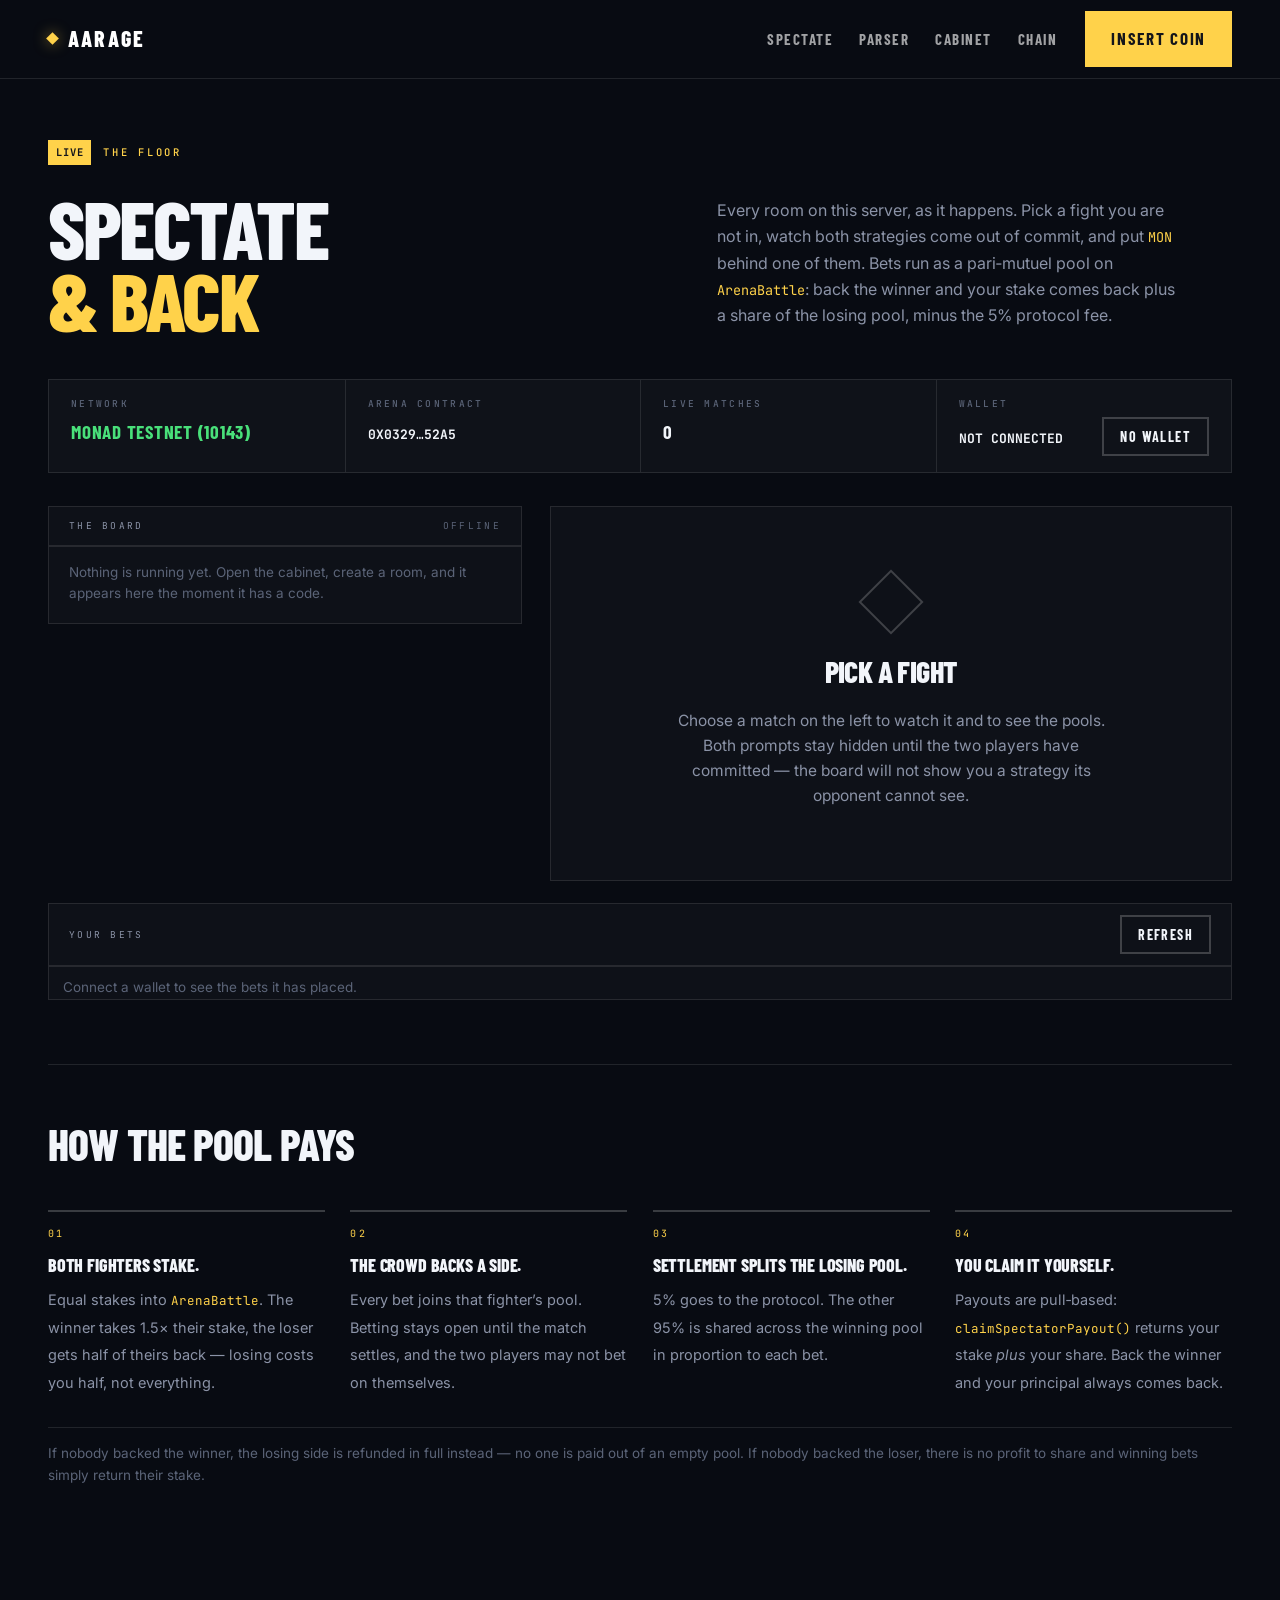
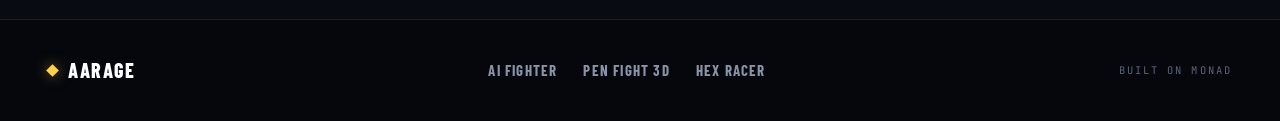
==== commit 4c1392cd: "feat: enhance spectate page with house match details and betting functionality" ====
--- a/spectate.html
+++ b/spectate.html
@@ -115,6 +115,21 @@
             <span id="d-status">&mdash;</span>
           </div>
 
+          <!-- What a house match is, said where the bet is placed rather
+               than in a footnote. See paintHouseNote in js/spectate.js. -->
+          <div class="d-house hidden" id="d-house">
+            <b>HOUSE MATCH</b>
+            <span id="dh-what"></span>
+            <p>
+              Seated and run by this server, so there are no two players to
+              agree on the result &mdash; the server reports it and the
+              arbiter signs that one report. The fight is the real engine on
+              a seed <code>ArenaBattle</code> produced after betting closed,
+              and the pools, the payouts and the claim are the same ones
+              every other match on this board uses.
+            </p>
+          </div>
+
           <!-- the two fighters -->
           <div class="d-fighters">
             <article class="d-fighter p1" id="d-f1">
@@ -133,6 +148,42 @@
               <code class="d-addr">&mdash;</code>
             </article>
           </div>
+
+          <!-- ============ THE FIGHT ============
+               Hidden until a fight is actually running in this room. The
+               canvas itself is NOT created on demand: js/game.js looks for
+               #arena the moment it loads and builds both fighters against
+               it, so it has to be in the document from the start. -->
+          <div class="d-fight hidden" id="fight-wrap">
+            <div class="fh" id="fight-hud">
+              <div class="fh-side fh-1">
+                <b id="fh-name1">PLAYER 1</b>
+                <div class="fh-bar"><i id="fh-hp1" style="width:100%"></i></div>
+              </div>
+              <div class="fh-clock" id="fh-clock">&mdash;</div>
+              <div class="fh-side fh-2">
+                <b id="fh-name2">PLAYER 2</b>
+                <div class="fh-bar"><i id="fh-hp2" style="width:100%"></i></div>
+              </div>
+            </div>
+            <div class="fh-stage">
+              <canvas id="arena" width="1024" height="576"></canvas>
+            </div>
+            <div class="fh-foot">
+              <span class="cap">
+                Running on this page from the seed the contract produced &mdash;
+                not a stream. Your screen reaches the result on its own.
+              </span>
+              <button type="button" class="btn btn-sm btn-ghost" id="btn-sound"
+                      aria-pressed="false">SOUND OFF</button>
+              <button type="button" class="btn btn-sm btn-ghost" id="btn-fullscreen"
+                      aria-pressed="false">FULL SCREEN</button>
+            </div>
+          </div>
+
+          <!-- Why nothing is happening yet, and what would change it.
+               Painted by paintGate() in js/spectate.js. -->
+          <p class="d-gate hidden" id="d-gate"></p>
 
           <!-- the pool -->
           <div class="d-pool">
@@ -202,6 +253,19 @@
         </div>
       </section>
     </div>
+
+    <!-- ============ YOUR BETS ============
+         Every match this wallet has money in, read from the chain rather
+         than from the board - so a payout is still claimable long after
+         the match it belongs to has scrolled off the floor. -->
+    <section class="my-bets panel hidden" id="my-bets" aria-label="Your bets">
+      <div class="panel-bar">
+        <span>Your bets</span>
+        <button class="btn btn-sm btn-ghost" id="mb-refresh">REFRESH</button>
+      </div>
+      <p class="cap" id="mb-note">Connect a wallet to see the bets it has placed.</p>
+      <div id="mb-list" class="mb"></div>
+    </section>
 
     <!-- ============ HOW THE POOL PAYS ============ -->
     <section class="spec-rules" aria-label="How the pool pays">
@@ -263,6 +327,33 @@
 <script src="js/blockchain.js?v=5"></script>
 <script src="js/jev.js?v=17"></script>
 <script src="js/betting.js?v=5"></script>
+<script src="js/mybets.js?v=18"></script>
+
+<!-- The fight engine, exactly as play.html loads it, because a spectator
+     watches the real thing rather than a recording of it (see the header of
+     js/spectate-fight.js).
+
+     Two deliberate omissions from play.html's list:
+
+       js/ui.js      the whole cabinet - screen flow, prompt boxes, mint
+                     dialogs - none of which exists on this page. It also
+                     declares `const $`, which would collide with the `$`
+                     js/spectate.js defines and take the page down with a
+                     syntax error. spectate-fight.js supplies the three UI
+                     methods the engine actually calls.
+       js/net.js     rooms, commit-reveal, round nonces. A spectator is side
+                     0 and the relay refuses to carry anything it posts, so
+                     there is nothing here for it to do.
+
+     spectate-fight.js loads BEFORE game.js: game.js starts its render loop
+     on its last line, and the first tick calls UI.updateFightHud(). -->
+<script src="js/classes.js?v=5"></script>
+<script src="js/ai-controller.js?v=5"></script>
+<script src="js/fx.js?v=5"></script>
+<script src="js/scene3d.js?v=5"></script>
+<script src="js/spectate-fight.js?v=5"></script>
+<script src="js/game.js?v=5"></script>
+
 <script src="js/spectate.js?v=5"></script>
 </body>
 </html>
--- a/spectate.css
+++ b/spectate.css
@@ -431,3 +431,253 @@
   .db-quote > div:first-child { border-top: 0; }
   .sr-steps { grid-template-columns: minmax(0, 1fr); }
 }
+
+/* ==================================================================
+   THE HOUSE FLOOR
+   ==================================================================
+
+   Two additions, and both of them are about being straight with whoever
+   is about to put MON on a fighter:
+
+     .d-house   what a house match is, stated in the panel where the bet
+                is placed rather than in a footnote nobody scrolls to.
+     .d-fight   the fight itself, running on this page.
+   ------------------------------------------------------------------ */
+
+/* Marked with the warning accent rather than the gold one. Gold on this
+   page means "this is the good part, look here"; the house note is not a
+   feature being sold, it is a caveat being declared, and it should read
+   like one. */
+.d-house {
+  padding: 12px 14px;
+  border-bottom: 1px solid var(--hair);
+  background: rgba(255, 210, 74, 0.05);
+  border-left: 3px solid var(--gold);
+}
+.d-house b {
+  font-family: 'Barlow Condensed', system-ui, sans-serif;
+  font-size: 14px;
+  letter-spacing: 0.10em;
+  color: var(--gold);
+}
+.d-house span {
+  margin-left: 8px;
+  font-size: 12px;
+  color: var(--muted);
+  font-style: italic;
+}
+.d-house p {
+  margin: 6px 0 0;
+  font-size: 12px;
+  line-height: 1.55;
+  color: var(--muted);
+}
+.d-house code { font-size: 11px; }
+
+/* The board row for a house table. A left edge and nothing else - it has
+   to be distinguishable at a glance without turning the floor into two
+   visually competing classes of match, because they are not two classes
+   of match as far as the money is concerned. */
+.ml-row.is-house { border-left: 3px solid rgba(255, 210, 74, 0.55); }
+
+/* ---------------- the fight ---------------- */
+
+.d-fight { border-bottom: 1px solid var(--hair); }
+
+/* The engine draws at a fixed 1024x576 and clamps the fighters to those
+   numbers - they are simulation inputs, not layout (see the canvas note in
+   house/sim.js). So the canvas keeps its intrinsic size and the BOX scales,
+   rather than the width being handed to the engine. */
+.fh-stage {
+  position: relative;
+  width: 100%;
+  aspect-ratio: 16 / 9;
+  overflow: hidden;
+  background: #05060a;
+}
+.fh-stage canvas {
+  position: absolute;
+  inset: 0;
+  width: 100%;
+  height: 100%;
+  display: block;
+  image-rendering: pixelated;
+}
+
+.fh {
+  display: grid;
+  grid-template-columns: 1fr auto 1fr;
+  gap: 12px;
+  align-items: center;
+  padding: 10px 14px;
+  border-bottom: 1px solid var(--hair);
+}
+.fh-side b {
+  display: block;
+  font-family: 'Barlow Condensed', system-ui, sans-serif;
+  font-size: 15px;
+  letter-spacing: 0.06em;
+  margin-bottom: 4px;
+  overflow: hidden;
+  text-overflow: ellipsis;
+  white-space: nowrap;
+}
+.fh-2 { text-align: right; }
+
+.fh-bar {
+  height: 8px;
+  background: rgba(127, 127, 127, 0.22);
+  overflow: hidden;
+}
+.fh-bar i {
+  display: block;
+  height: 100%;
+  /* No transition. A health bar that eases is a health bar that disagrees
+     with the frame on screen, and on this page the frame is the evidence. */
+  background: var(--gold);
+}
+.fh-1 .fh-bar { direction: rtl; }
+.fh-1 .fh-bar i { background: #ff5d6c; }
+.fh-2 .fh-bar i { background: #4fd0ff; }
+
+.fh-clock {
+  font-family: 'JetBrains Mono', ui-monospace, monospace;
+  font-size: 22px;
+  font-weight: 700;
+  min-width: 2.5ch;
+  text-align: center;
+}
+
+.fh-foot {
+  display: flex;
+  gap: 12px;
+  align-items: center;
+  justify-content: space-between;
+  padding: 8px 14px;
+}
+.fh-foot .cap { margin: 0; }
+
+@media (max-width: 720px) {
+  .fh { grid-template-columns: 1fr auto 1fr; gap: 8px; padding: 8px 10px; }
+  .fh-side b { font-size: 13px; }
+  .fh-clock { font-size: 18px; }
+  .fh-foot { flex-direction: column; align-items: flex-start; }
+}
+
+/* ---------------- the start gate ----------------
+
+   No fight starts until a backer is on each side. For a spectator that is
+   not a restriction but the call to action, so it sits directly above the
+   pool bar it is talking about. */
+.d-gate {
+  margin: 0;
+  padding: 10px 14px;
+  border-bottom: 1px solid var(--hair);
+  font-size: 12.5px;
+  line-height: 1.55;
+  color: var(--muted);
+}
+.d-gate.warn {
+  color: var(--fg);
+  background: rgba(255, 210, 74, 0.06);
+  border-left: 3px solid var(--gold);
+}
+.d-gate.ok {
+  color: var(--fg);
+  background: rgba(110, 242, 166, 0.06);
+  border-left: 3px solid #6ef2a6;
+}
+
+/* ---------------- your bets ----------------
+
+   Read from the chain, not the board, so a payout outlives the match that
+   produced it. See js/mybets.js. */
+.my-bets { margin-top: 22px; }
+.my-bets .cap { padding: 10px 14px 0; margin: 0; }
+
+.mb { display: flex; flex-direction: column; }
+
+.mb-row {
+  display: flex;
+  gap: 12px;
+  align-items: center;
+  justify-content: space-between;
+  padding: 11px 14px;
+  border-top: 1px solid var(--hair);
+  min-width: 0;
+}
+.mb-row:first-child { border-top: 0; }
+
+.mb-main { display: flex; gap: 10px; align-items: baseline; min-width: 0; }
+.mb-id {
+  font-family: 'JetBrains Mono', ui-monospace, monospace;
+  font-size: 13px;
+  opacity: 0.7;
+  flex: none;
+}
+.mb-backed {
+  font-size: 12.5px;
+  overflow: hidden;
+  text-overflow: ellipsis;
+  white-space: nowrap;
+}
+
+.mb-right { display: flex; gap: 10px; align-items: center; flex: none; }
+
+.mb-state {
+  font-family: 'Barlow Condensed', system-ui, sans-serif;
+  font-size: 12px;
+  letter-spacing: 0.12em;
+  text-transform: uppercase;
+}
+.mb-state.win  { color: #6ef2a6; }
+.mb-state.lost { color: var(--muted); }
+.mb-state.open { color: var(--muted); }
+.mb-state.done { color: var(--muted); }
+
+.mb-owed {
+  font-family: 'JetBrains Mono', ui-monospace, monospace;
+  font-size: 13px;
+}
+
+@media (max-width: 720px) {
+  .mb-row { flex-direction: column; align-items: flex-start; gap: 8px; }
+  .mb-backed { white-space: normal; }
+}
+
+/* ---------------- the fight, full screen ----------------
+
+   #fight-wrap is what goes full screen, not the bare canvas, so the health
+   bars and the clock come with it.
+
+   The stage keeps its 16:9 box and is capped to whatever fits the viewport
+   height once the HUD and footer have taken theirs. The canvas is stretched
+   to fill its box by CSS, so letting that box go off-ratio would distort the
+   fighters - hence sizing by width from the available height rather than
+   just letting it grow. */
+#fight-wrap:fullscreen,
+#fight-wrap:-webkit-full-screen {
+  display: flex;
+  flex-direction: column;
+  justify-content: center;
+  background: #05060a;
+  border-bottom: 0;
+}
+
+#fight-wrap:fullscreen .fh-stage,
+#fight-wrap:-webkit-full-screen .fh-stage {
+  width: min(100vw, calc((100vh - 140px) * 16 / 9));
+  margin-inline: auto;
+}
+
+/* Bigger type at arm's length - full screen is the across-the-room view. */
+#fight-wrap:fullscreen .fh-side b,
+#fight-wrap:-webkit-full-screen .fh-side b { font-size: 22px; }
+#fight-wrap:fullscreen .fh-clock,
+#fight-wrap:-webkit-full-screen .fh-clock { font-size: 32px; }
+#fight-wrap:fullscreen .fh-bar,
+#fight-wrap:-webkit-full-screen .fh-bar { height: 12px; }
+#fight-wrap:fullscreen .fh,
+#fight-wrap:-webkit-full-screen .fh { padding: 14px 24px; }
+#fight-wrap:fullscreen .fh-foot,
+#fight-wrap:-webkit-full-screen .fh-foot { padding: 10px 24px; }
